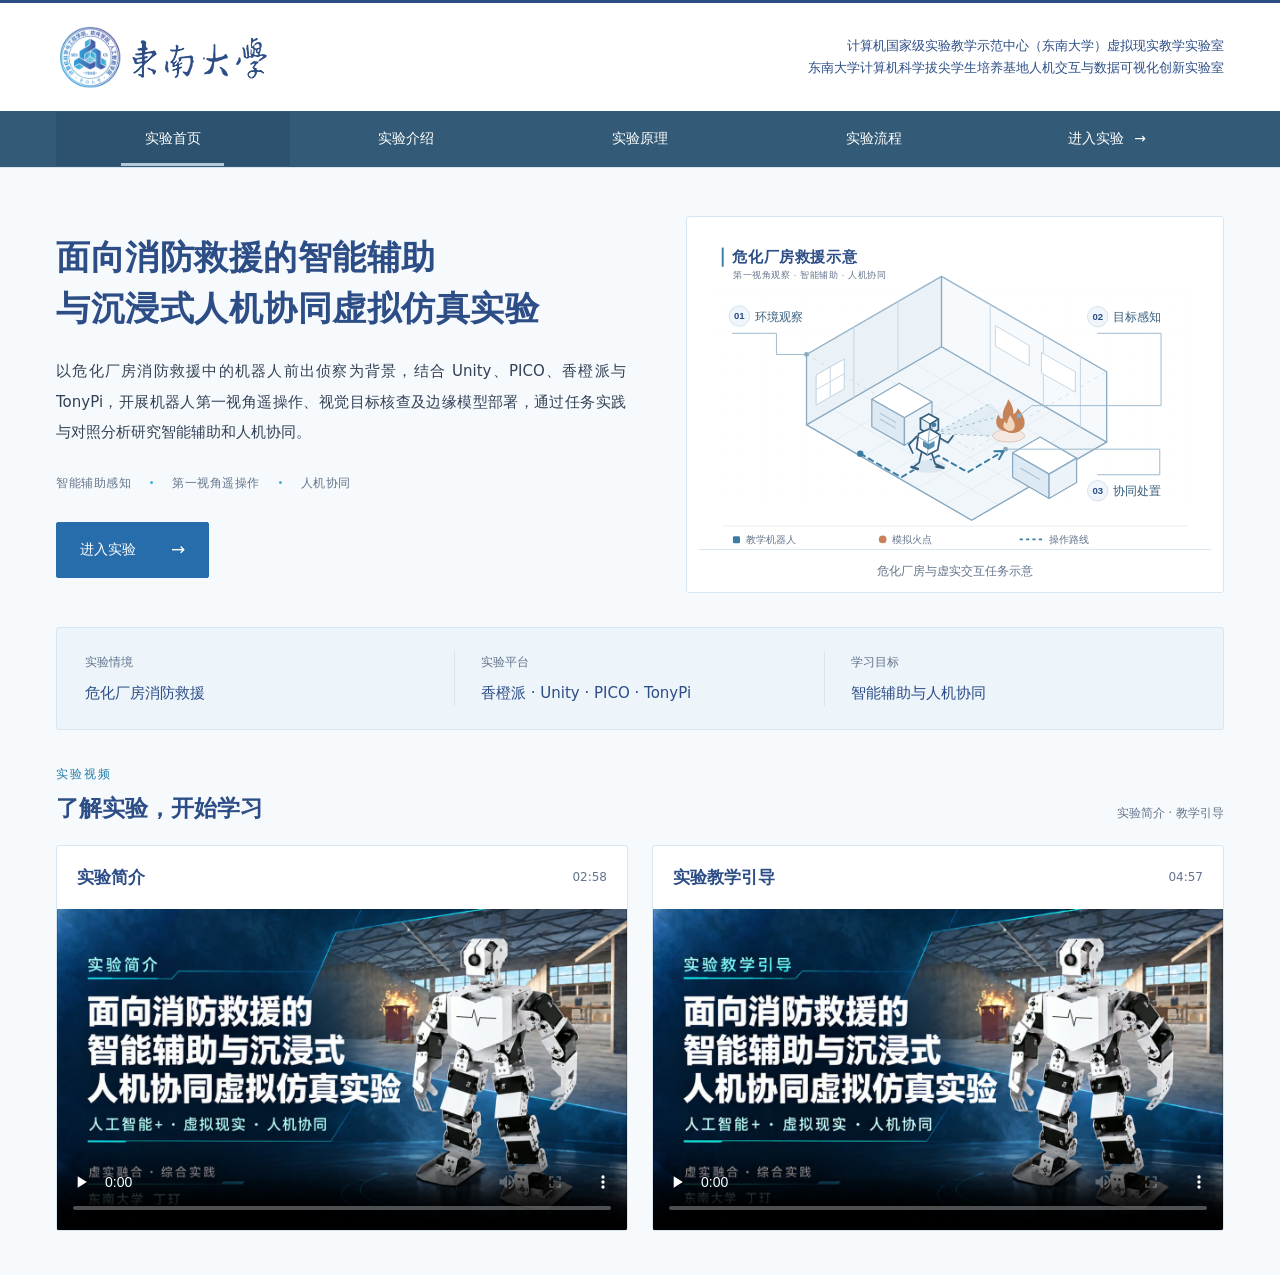
==== experiment-guide/index.html @ 05aa9d72 "Update GitHub Pages laboratory emblem" ====
<!doctype html>
<html lang="zh-CN">
<head>
  <meta charset="utf-8">
  <meta name="viewport" content="width=device-width, initial-scale=1">
  <meta name="description" content="以危化厂房消防救援为情境，结合机器人第一视角遥操作、视觉目标核查、香橙派与昇腾边缘模型部署，开展智能辅助与沉浸式人机协同实验。">
  <meta name="theme-color" content="#ffffff">
  <link rel="icon" type="image/png" href="./assets/seu-emblem.png?v=20261022-1">
  <title>面向消防救援的智能辅助与沉浸式人机协同虚拟仿真实验 · 实验导览</title>
  <link rel="stylesheet" href="./guide.css?v=20261021-23">
  <script src="./guide.js?v=20261021-23" defer></script>
</head>
<body>
  <a class="skip-link" href="#main-content">跳转到主要内容</a>
  <header class="site-header">
    <div class="header-inner">
      <button class="university" type="button" data-home aria-label="返回实验首页">
        <svg class="official-logo" viewBox="0 0 225 63" width="225" height="63" role="img" aria-labelledby="identity-title">
          <title id="identity-title">东南大学</title>
          <defs>
            <clipPath id="identity-university"><rect x="75" width="150" height="46"/></clipPath>
            <mask id="identity-university-ink" maskUnits="userSpaceOnUse" x="75" y="0" width="150" height="63"><g transform="translate(0 8)"><image href="./assets/seu-cse-logo.png" width="969" height="63" clip-path="url(#identity-university)"/></g></mask>
          </defs>
          <image href="./assets/seu-emblem.png?v=20261021-12" width="70" height="63" preserveAspectRatio="xMidYMid meet"/>
          <rect x="75" width="150" height="63" fill="var(--primary)" mask="url(#identity-university-ink)"/>
        </svg>
      </button>
      <div class="header-context"><span>计算机国家级实验教学示范中心（东南大学）虚拟现实教学实验室</span><small>东南大学计算机科学拔尖学生培养基地人机交互与数据可视化创新实验室</small></div>
    </div>
    <nav class="site-navigation" aria-label="主要栏目"><div class="navigation-inner">
      <button type="button" data-home aria-current="page">实验首页</button>
      <button type="button" data-nav-module="intro">实验介绍</button>
      <button type="button" data-nav-module="principles">实验原理</button>
      <button type="button" data-nav-module="workflow">实验流程</button>
      <a class="navigation-enter" href="../unity/">进入实验 <span aria-hidden="true">→</span></a>
    </div></nav>
  </header>
  <main id="main-content" tabindex="-1">
    <div id="home-panel">
      <section class="hero page-width" aria-labelledby="experiment-title">
        <div class="hero-copy">
          <h1 id="experiment-title">面向消防救援的<span class="title-term">智能辅助</span><span class="title-term">与沉浸式人机协同</span><span class="title-term">虚拟仿真实验</span></h1>
          <p class="hero-description">以危化厂房消防救援中的机器人前出侦察为背景，结合 Unity、PICO、香橙派与 TonyPi，开展机器人第一视角遥操作、视觉目标核查及边缘模型部署，通过任务实践与对照分析研究智能辅助和人机协同。</p>
          <div class="topics" aria-label="学习主题"><span>智能辅助感知</span><span>第一视角遥操作</span><span>人机协同</span></div>
          <div class="hero-actions"><a class="primary-link" href="../unity/">进入实验 <span aria-hidden="true">→</span></a></div>
        </div>
        <figure class="study-figure">
          <img src="./assets/factory-study.svg?v=20261021-illustration-1" width="800" height="500" alt="危化厂房内教学机器人观察环境、感知模拟火点与开展协同处置的示意图">
          <figcaption>危化厂房与虚实交互任务示意</figcaption>
        </figure>
      </section>
      <dl class="experiment-meta page-width" aria-label="实验基本信息">
        <div><dt>实验情境</dt><dd>危化厂房消防救援</dd></div>
        <div><dt>实验平台</dt><dd>香橙派 · Unity · PICO · TonyPi</dd></div>
        <div><dt>学习目标</dt><dd>智能辅助与人机协同</dd></div>
      </dl>
      <section class="home-videos page-width" aria-labelledby="home-videos-title">
        <div class="home-videos-heading"><div><span class="section-kicker">实验视频</span><h2 id="home-videos-title">了解实验，开始学习</h2></div><p>实验简介 · 教学引导</p></div>
        <div class="home-video-grid">
          <article class="home-video">
            <div class="video-heading"><h3 id="intro-video-title">实验简介</h3><span>02:58</span></div>
            <video controls playsinline preload="none" poster="./assets/videos/experiment-introduction.jpg" width="1920" height="1080" aria-labelledby="intro-video-title">
              <source src="./assets/videos/experiment-introduction.mp4" type="video/mp4">
              您的浏览器暂不支持视频播放，请<a href="./assets/videos/experiment-introduction.mp4">打开实验简介视频</a>。
            </video>
          </article>
          <article class="home-video">
            <div class="video-heading"><h3 id="guide-video-title">实验教学引导</h3><span>04:57</span></div>
            <video controls playsinline preload="none" poster="./assets/videos/teaching-guide.jpg" width="1920" height="1080" aria-labelledby="guide-video-title">
              <source src="./assets/videos/teaching-guide.mp4" type="video/mp4">
              您的浏览器暂不支持视频播放，请<a href="./assets/videos/teaching-guide.mp4">打开实验教学引导视频</a>。
            </video>
          </article>
        </div>
      </section>
    </div>
    <section id="detail-panel" class="detail page-width" hidden aria-labelledby="detail-title">
        <div class="detail-main">
      <div class="detail-location">当前位置：<button type="button" class="back-link" data-home>实验首页</button><span aria-hidden="true">／</span><span id="location-current">实验介绍</span></div>
      <div class="detail-heading"><div><h2 id="detail-title" tabindex="-1"></h2></div><span class="detail-context">面向消防救援的智能辅助与沉浸式人机协同虚拟仿真实验</span></div>
      <div class="intro-tabs" role="tablist" aria-label="实验介绍栏目" id="intro-tabs">
        <button type="button" id="tab-overview" role="tab" aria-controls="module-content" aria-selected="true" data-tab="overview">实验概况</button>
        <button type="button" id="tab-operation" role="tab" aria-controls="module-content" aria-selected="false" tabindex="-1" data-tab="operation">操作说明</button>
        <button type="button" id="tab-interface" role="tab" aria-controls="module-content" aria-selected="false" tabindex="-1" data-tab="interface">界面说明</button>
      </div>
      <div class="module-content" id="module-content"></div>
        </div>
    </section>
  </main>
</body>
</html>
---- experiment-guide/guide.css ----
:root{
  color-scheme:light;
  --primary:#2C4D86;
  --nav:#335B78;
  --nav-active:#2C526F;
  --nav-marker:#B4CCD9;
  --nav-hover:color-mix(in srgb,var(--nav) 88%,var(--surface));
  --accent:#227DA8;
  --cyan:#42AED5;
  --paper:#F7FAFD;
  --surface:#FFFFFF;
  --info:#EDF5FB;
  --line:#D8E6F2;
  --ink:#334155;
  --muted:#64748B;
  --button:#276DAB;
  --button-hover:#287AAD;
  --sans:"Microsoft YaHei","PingFang SC",system-ui,sans-serif;
}
*{box-sizing:border-box;}
html{scroll-behavior:smooth;}
body{margin:0;background:var(--paper);color:var(--ink);font-family:var(--sans);font-size:14px;line-height:1.85;min-height:100vh;display:flex;flex-direction:column;}
button,a{-webkit-tap-highlight-color:transparent;}button{font:inherit;cursor:pointer;}a{color:inherit;}
button:focus-visible,a:focus-visible,summary:focus-visible{outline:2px solid var(--accent);outline-offset:4px;}
[hidden]{display:none!important;}main{flex:1;outline:none;}
.page-width,.header-inner,.footer-inner{width:min(1200px,calc(100% - 112px));margin-inline:auto;}
.skip-link{position:fixed;left:20px;top:12px;transform:translateY(-180%);z-index:10;background:var(--surface);color:var(--ink);padding:8px 16px;text-decoration:none;}.skip-link:focus{transform:none;}
.site-header{border-top:3px solid var(--line);border-bottom:1px solid var(--line);background:var(--surface);}
.header-inner{position:relative;min-height:88px;display:flex;align-items:center;gap:23px;}
.university{border:0;background:transparent;color:var(--ink);padding:0;font:600 26px/1.5 var(--sans);letter-spacing:2px;white-space:nowrap;}
.site-identity{border-left:1px solid var(--line);padding-left:23px;color:var(--ink);font-size:14px;letter-spacing:.5px;}
.header-note{margin:0 0 0 auto;text-align:right;font-size:12px;color:var(--ink);white-space:nowrap;}
.hero{display:grid;grid-template-columns:1.2fr 1fr;align-items:center;gap:65px;padding-block:36px 31px;}
.hero h1{margin:0 0 22px;color:var(--ink);font-size:30px;line-height:1.65;font-weight:600;letter-spacing:.5px;text-wrap:balance;}
.hero h1 span{display:inline-block;white-space:nowrap;}
.hero h1 .title-term{display:inline-block;white-space:nowrap;}
.hero-description{max-width:550px;margin:0;color:var(--ink);font-size:14px;line-height:2.05;text-align:justify;}
.project-basis{max-width:570px;margin:0 0 18px;padding:8px 12px;border-left:3px solid var(--accent);background:var(--info);color:var(--ink);font-size:12px;line-height:1.85;}
.project-basis span{margin-right:10px;color:var(--primary);font-weight:600;white-space:nowrap;}
.topics{display:flex;gap:0;margin-top:24px;color:var(--ink);font-size:12px;letter-spacing:.5px;}.topics span+span:before{content:"";display:inline-block;width:3px;height:3px;margin:0 19px 3px;background:var(--surface);border-radius:50%;}
.study-figure{margin:0;width:100%;max-width:440px;justify-self:end;padding:8px 8px 0;border:1px solid var(--line);background:var(--surface);border-radius:7px;}
.study-figure img{display:block;width:100%;height:auto;aspect-ratio:8/5;}
.study-figure figcaption{display:flex;justify-content:center;gap:11px;padding:9px 0 11px;color:var(--ink);font-size:11px;border-top:1px solid var(--line);}.study-figure figcaption span{color:var(--ink);}
.experiment-meta{display:grid;grid-template-columns:repeat(3,1fr);padding:17px 22px;background:var(--surface);border:1px solid var(--line);border-radius:7px;}
.experiment-meta div{display:flex;align-items:baseline;gap:24px;padding:0 26px;border-right:1px solid var(--line);}.experiment-meta div:first-child{padding-left:0;}.experiment-meta div:last-child{border-right:0;}
.experiment-meta dt{font-size:12px;color:var(--ink);white-space:nowrap;}.experiment-meta dd{margin:0;font-size:13px;color:var(--ink);}
.learning-guide{padding-block:29px 40px;}.section-heading{display:flex;justify-content:space-between;align-items:flex-end;gap:20px;margin-bottom:19px;}
.section-heading h2{margin:0;font-size:19px;line-height:1.6;font-weight:600;color:var(--ink);}
.section-caption{margin:0;font-size:11px;color:var(--ink);}.section-caption span{margin-inline:10px;color:var(--ink);}
.module-index{display:grid;grid-template-columns:repeat(3,1fr);gap:14px;}
.module-link{position:relative;display:flex;flex-direction:column;justify-content:center;align-items:flex-start;width:100%;min-height:108px;padding:19px 35px 19px 50px;border:1px solid var(--line);border-radius:6px;background:var(--surface);text-align:left;text-decoration:none;transition:background-color .16s,border-color .16s;color:var(--ink);}
.module-link:hover{background:var(--surface);border-color:var(--line);}.module-number{position:absolute;left:18px;top:29px;font:12px/1.7 var(--sans);color:var(--ink);}
.module-link strong{font-size:16px;font-weight:500;line-height:1.7;}.module-link small{margin-top:5px;font-size:11px;line-height:1.8;color:var(--ink);}
.module-arrow{position:absolute;right:16px;top:41px;font:16px/1 var(--sans);color:var(--ink);}
.module-start{background:var(--surface);border-color:var(--line);color:var(--ink);}.module-start:hover{background:var(--surface);border-color:var(--line);}.module-start .module-number,.module-start .module-arrow{color:var(--ink);}.module-start small{color:var(--ink);}
.site-footer{border-top:1px solid var(--line);background:var(--surface);}.footer-inner{display:flex;justify-content:space-between;gap:20px;padding-block:18px;color:var(--ink);font-size:10px;}
.detail{padding-block:24px 45px;max-width:1120px;}
.back-link{border:0;background:transparent;padding:4px 0;color:var(--ink);font-size:12px;display:inline-flex;align-items:center;gap:8px;}.back-link:hover{color:var(--ink);}
.detail-heading{display:flex;align-items:flex-end;justify-content:space-between;gap:25px;margin:20px 0 23px;padding-bottom:20px;border-bottom:1px solid var(--line);}
.detail-heading h2{margin:0;font-size:26px;line-height:1.6;font-weight:500;color:var(--ink);outline:none;}.detail-context{font-size:11px;color:var(--ink);padding-bottom:5px;}
.intro-tabs{display:flex;gap:32px;margin-bottom:0;border-bottom:1px solid var(--line);}
.intro-tabs button{background:transparent;border:0;border-bottom:2px solid transparent;color:var(--ink);padding:0 0 12px;font-size:13px;min-height:42px;}.intro-tabs button[aria-selected="true"]{border-bottom-color:var(--line);color:var(--ink);font-weight:500;}
.module-content{padding:30px 35px 33px;background:var(--surface);border:1px solid var(--line);border-top:0;border-radius:0 0 7px 7px;min-height:260px;}
.module-content h3{margin:0 0 19px;font-size:19px;line-height:1.7;font-weight:500;color:var(--ink);}
.module-content p{font-size:14px;line-height:2.1;color:var(--ink);margin:0 0 20px;max-width:960px;}.module-content p:last-child{margin-bottom:0;}
.content-note{margin-top:24px!important;border-left:2px solid var(--line);padding:11px 16px;background:var(--surface);font-size:12px!important;line-height:1.95!important;color:var(--ink)!important;}
.reading-points{padding:0;margin:0;list-style:none;display:grid;gap:25px;}.reading-points li{display:grid;grid-template-columns:31px 1fr;gap:12px;}.point-number{font:12px/2.3 var(--sans);color:var(--ink);}
.reading-points h4{margin:0 0 6px;font-size:16px;line-height:1.8;font-weight:500;color:var(--ink);}.reading-points p{font-size:13px;margin:0;}
.operation-grid{display:grid;grid-template-columns:1fr 1fr;column-gap:40px;}.operation-row{display:grid;grid-template-columns:140px 1fr;align-items:center;gap:14px;padding:12px 0;border-bottom:1px solid var(--line);font-size:13px;color:var(--ink);}
.key-group{display:flex;align-items:center;gap:5px;flex-wrap:wrap;}kbd{display:inline-block;font:12px/1.6 var(--sans);border:1px solid var(--line);border-bottom-width:2px;padding:3px 8px;background:var(--surface);border-radius:3px;min-width:30px;text-align:center;color:var(--ink);}
.principle-sequence{display:flex;align-items:center;justify-content:center;gap:22px;padding:23px 15px;margin:0 0 25px;background:var(--surface);border-radius:5px;color:var(--ink);font-size:15px;line-height:1.8;flex-wrap:wrap;}.principle-sequence i{font:13px var(--sans);color:var(--ink);font-style:normal;}
.module-content details{padding:16px 0;border-bottom:1px solid var(--line);}.module-content details:first-of-type{padding-top:0;}.module-content summary{cursor:pointer;color:var(--ink);font-size:14px;}.module-content details p{margin:10px 0 0;font-size:13px;}
.detail-actions{display:flex;align-items:center;justify-content:space-between;gap:20px;padding-top:23px;}.detail-actions p{font-size:11px;color:var(--ink);margin:0;}
.primary-link{display:inline-flex;align-items:center;justify-content:space-between;gap:35px;background:var(--surface);border:1px solid var(--line);border-radius:5px;padding:9px 21px;color:var(--ink);text-decoration:none;font-size:13px;white-space:nowrap;}.primary-link:hover{background:var(--surface);}.primary-link span{color:var(--ink);font-size:17px;}
@media(max-width:1050px){.page-width,.header-inner,.footer-inner{width:calc(100% - 64px);}.hero{gap:35px;padding-block:31px 28px;}.hero h1{font-size:27px;}.header-note{display:none;}.experiment-meta div{gap:12px;padding-inline:18px;}.module-index{gap:12px;}.module-link{padding-left:39px;padding-right:24px;}.module-number{left:13px;}.module-arrow{right:10px;}.operation-grid{column-gap:25px;}.operation-row{grid-template-columns:116px 1fr;font-size:12px;}.detail-context{display:none;}}
@media(max-width:740px){.page-width,.header-inner,.footer-inner{width:calc(100% - 40px);}.header-inner{min-height:74px;gap:15px;}.university{font-size:22px;letter-spacing:1px;}.site-identity{font-size:11px;padding-left:15px;letter-spacing:0;}.hero{grid-template-columns:1fr;gap:25px;padding-block:28px 25px;}.hero h1{font-size:27px;line-height:1.6;margin-bottom:15px;max-width:440px;}.hero-description{font-size:13px;max-width:none;}.topics{margin-top:18px;font-size:11px;}.topics span+span:before{margin-inline:17px;}.study-figure{max-width:490px;width:100%;margin-inline:auto;padding:5px 5px 0;}.study-figure figcaption{padding-block:7px;font-size:10px;}.experiment-meta{padding:14px 13px;gap:8px;grid-template-columns:1fr 1fr 1.2fr;}.experiment-meta div{display:block;padding-inline:10px;}.experiment-meta dt{font-size:10px;margin-bottom:4px;}.experiment-meta dd{font-size:11px;line-height:1.65;}.section-caption{display:none;}.learning-guide{padding-block:24px 29px;}.section-heading{margin-bottom:15px;}.section-heading h2{font-size:18px;}.module-index{grid-template-columns:1fr 1fr;gap:11px;}.module-link{min-height:109px;padding:16px 17px 16px 33px;}.module-number{font-size:10px;left:11px;top:26px;}.module-link strong{font-size:15px;}.module-link small{font-size:10px;line-height:1.8;max-width:125px;}.module-arrow{font-size:13px;right:7px;top:30px;}.footer-inner{display:block;padding-block:15px;font-size:9px;line-height:2;}.footer-inner span{display:block;}.detail{padding-top:18px;}.detail-heading{margin-top:17px;padding-bottom:17px;margin-bottom:20px;}.detail-heading h2{font-size:24px;}.intro-tabs{gap:27px;}.intro-tabs button{font-size:12px;}.module-content{padding:23px 18px;}.module-content h3{font-size:18px;}.module-content p{font-size:13px;line-height:2;}.operation-grid{grid-template-columns:1fr;}.operation-row{grid-template-columns:123px 1fr;}.reading-points li{grid-template-columns:23px 1fr;gap:10px;}.reading-points h4{font-size:15px;}.reading-points p{font-size:12px;}.principle-sequence{gap:10px;font-size:13px;padding:18px 10px;}.detail-actions{align-items:flex-start;}.detail-actions p{max-width:170px;line-height:1.9;}.primary-link{padding:9px 14px;gap:15px;}}
@media(max-width:380px){.header-inner{gap:12px;}.university{font-size:20px;}.site-identity{padding-left:12px;font-size:10px;}.hero h1{font-size:25px;}.module-index{grid-template-columns:1fr;}.module-link{min-height:90px;padding-left:43px;}.module-link small{max-width:none;font-size:11px;}.module-number{left:17px;top:26px;}.module-arrow{right:17px;top:33px;}.experiment-meta div{padding-inline:7px;}.detail-actions{flex-wrap:wrap;}}
@media(prefers-reduced-motion:reduce){html{scroll-behavior:auto;}.module-link{transition:none;}}

/* Institutional header and section directory. */
.header-inner{position:relative;min-height:108px;gap:42px;}
.university{display:flex;align-items:center;flex:0 0 225px;width:225px;min-width:0;max-width:225px;letter-spacing:0;line-height:1;}
.official-logo{display:block;width:100%;height:auto;}
.header-context{position:absolute;left:50%;transform:translateX(-50%);margin:0;flex-shrink:0;text-align:center;color:var(--ink);line-height:1.8;font-size:14px;white-space:nowrap;}
.header-context span,.header-context small{display:block;white-space:nowrap;}
.header-context small{display:block;color:var(--ink);font-size:11px;margin-top:4px;}
.site-navigation{background:var(--surface);border-top:1px solid var(--line);border-bottom:1px solid var(--line);}
.navigation-inner{width:min(1200px,calc(100% - 112px));margin:auto;display:grid;grid-template-columns:repeat(5,1fr);}
.navigation-inner button,.navigation-inner a{position:relative;border:0;background:transparent;display:flex;align-items:center;justify-content:center;gap:10px;min-height:51px;padding:12px 6px;color:var(--ink);text-decoration:none;font:14px/1.8 var(--sans);white-space:nowrap;}
.navigation-inner button:hover,.navigation-inner a:hover{background:var(--surface);color:var(--ink);}
.navigation-inner [aria-current="page"]{background:var(--surface);color:var(--ink);}
.navigation-inner [aria-current="page"]:after{content:"";position:absolute;left:28%;right:28%;bottom:0;height:2px;background:var(--surface);}
.navigation-enter{color:var(--ink)!important;}.navigation-enter span{color:var(--ink);}
.hero{gap:55px;padding-block:31px 28px;}.hero h1{font-size:28px;color:var(--ink);}
.study-figure{max-width:365px;background:var(--surface);border-radius:2px;}
.experiment-meta{border-radius:2px;background:var(--surface);}
.module-link{border-radius:2px;min-height:100px;}.module-number{top:26px;}.module-arrow{top:38px;}
.detail{max-width:1200px;padding-block:33px 47px;}
.detail-layout{display:grid;grid-template-columns:220px minmax(0,1fr);gap:40px;align-items:start;}
.section-directory{position:sticky;top:22px;background:var(--surface);border:1px solid var(--line);}
.directory-heading{margin:0;padding:19px 22px;background:var(--surface);color:var(--ink);font-size:19px;font-weight:500;border-bottom:1px solid var(--line);}
.side-link{width:100%;display:flex;align-items:center;justify-content:space-between;gap:10px;min-height:56px;padding:14px 22px;border:0;border-left:3px solid transparent;border-bottom:1px solid var(--line);background:transparent;color:var(--ink);font:14px/1.8 var(--sans);text-decoration:none;text-align:left;}
.side-link span{color:var(--ink);}.side-link:last-child{border-bottom:0;}
.side-link:hover{background:var(--surface);color:var(--ink);}
.side-link[aria-current="page"]{border-left-color:var(--line);background:var(--surface);color:var(--ink);font-weight:500;}
.detail-main{min-width:0;}
.detail-location{display:flex;align-items:center;flex-wrap:wrap;gap:6px;min-height:24px;color:var(--ink);font-size:11px;line-height:1.8;}
.detail-location .back-link{font-size:11px;padding:0;color:var(--ink);}
.detail-heading{margin:12px 0 23px;padding-bottom:16px;border-bottom:2px solid var(--line);}
.detail-heading h2{font-size:25px;color:var(--ink);font-weight:500;}.detail-context{display:none;}
.module-content{padding:23px 0 15px;border:0;border-radius:0;background:var(--surface);}
.module-content h3{font-size:20px;color:var(--ink);}
.module-content p{font-size:15px;line-height:2.05;color:var(--ink);}
.reading-points h4{font-size:17px;}.reading-points p{font-size:14px;}
.intro-tabs{gap:30px;}.intro-tabs button{font-size:14px;}
.operation-grid{column-gap:28px;}.operation-row{grid-template-columns:102px minmax(0,1fr);font-size:12px;}
.detail-actions{margin-top:15px;border-top:1px solid var(--line);}
@media(max-width:1050px){
 .header-inner{gap:28px;min-height:96px;}.header-context{font-size:12px;}.header-context small{font-size:10px;}
 .navigation-inner{width:calc(100% - 64px);}.navigation-inner button,.navigation-inner a{font-size:13px;}
 .detail-layout{grid-template-columns:190px minmax(0,1fr);gap:28px;}.directory-heading{font-size:17px;padding:17px 18px;}.side-link{padding:13px 17px;font-size:13px;}
 .hero{gap:35px;}.hero h1{font-size:26px;}.operation-grid{grid-template-columns:1fr;}.operation-row{grid-template-columns:135px 1fr;}
}
@media(max-width:740px){
 .header-inner{min-height:95px;gap:12px;flex-wrap:wrap;padding-block:15px;}
 .university{flex:0 0 222px;width:222px;max-width:222px;overflow:hidden;}
 .official-logo{width:100%;max-width:none;height:auto;flex-shrink:0;}
 .header-context{position:static;transform:none;flex:1;min-width:100px;text-align:center;font-size:11px;}.header-context small{font-size:9px;}
 .navigation-inner{width:calc(100% - 40px);grid-template-columns:repeat(3,1fr);}
 .navigation-inner button,.navigation-inner a{min-height:42px;padding:9px 4px;font-size:12px;}.navigation-inner button:hover,.navigation-inner a:hover{background:var(--surface);}
 .hero{padding-block:26px 24px;gap:23px;}.hero h1{font-size:26px;}.study-figure{max-width:430px;border-radius:2px;}
 .module-link{min-height:105px;}.module-number{top:26px;}.module-arrow{top:30px;}
 .detail{padding-block:22px 33px;}.detail-layout{display:block;}
 .section-directory{position:static;margin-bottom:23px;border:0;background:var(--surface);}.directory-heading{display:none;}
 .section-directory nav{display:flex;flex-wrap:wrap;border:1px solid var(--line);background:var(--surface);}
 .side-link{flex:0 0 33.3333%;width:auto;padding:9px 5px;min-height:41px;justify-content:center;border-left:0;border-bottom:0;font-size:12px;}
 .side-link span{display:none;}.side-link[aria-current="page"]{background:var(--surface);color:var(--ink);font-weight:500;}
 .detail-heading{margin-top:12px;margin-bottom:17px;}.detail-heading h2{font-size:23px;}
 .module-content{padding:19px 0 13px;}.module-content h3{font-size:18px;}.module-content p{font-size:13px;line-height:2;}
 .reading-points h4{font-size:15px;}.reading-points p{font-size:12px;}.intro-tabs button{font-size:12px;}.intro-tabs{gap:25px;}
 .operation-row{grid-template-columns:123px 1fr;font-size:12px;}
}
@media(max-width:380px){
 .header-inner{min-height:90px;padding-block:14px;}.university{flex-basis:200px;width:200px;max-width:200px;}.official-logo{width:100%;height:auto;}.header-context{display:none;}
 .hero h1{font-size:25px;}.navigation-inner{grid-template-columns:repeat(3,1fr);}.navigation-inner button,.navigation-inner a{font-size:11px;min-height:39px;}
 .module-link{min-height:90px;}.module-arrow{top:33px;}.module-number{top:26px;}
}

.site-header{border-top-color:var(--line);}
.header-context{position:absolute;right:0;top:50%;transform:translateY(-50%);margin:0;color:var(--primary);font-family:var(--sans);font-size:13px;font-weight:400;line-height:1.7;text-align:right;white-space:nowrap;}.header-context span,.header-context small{display:block;margin:0;color:inherit;font-family:inherit;font-size:inherit;font-weight:inherit;line-height:inherit;white-space:nowrap;}
.site-navigation{background:var(--surface);border-color:var(--line);}
.navigation-inner button,.navigation-inner a{min-height:54px;color:var(--surface);}
.navigation-inner button:hover,.navigation-inner a:hover{background:var(--surface);color:var(--surface);}
.navigation-inner [aria-current="page"]{background:var(--surface);color:var(--surface);font-weight:500;}
.navigation-inner [aria-current="page"]:after{height:3px;background:var(--surface);}
.navigation-enter{background:var(--surface)!important;color:var(--surface)!important;}.navigation-enter:hover{background:var(--surface)!important;}.navigation-enter span{color:var(--ink);}
.site-navigation :focus-visible{outline-color:var(--accent);outline-offset:-5px;}
.hero{grid-template-columns:1.15fr 1fr;gap:70px;min-height:410px;padding-block:51px 40px;}
.hero h1{font-size:34px;line-height:1.5;color:var(--ink);font-weight:600;text-align:left;}.hero h1 span{display:block;font-weight:600;}
.hero-description{max-width:570px;color:var(--ink);font-size:15px;}
.topics{color:var(--ink);}.topics span+span:before{background:var(--surface);}
.hero-actions{display:flex;align-items:center;gap:21px;margin-top:28px;}.hero-actions p{max-width:230px;margin:0;color:var(--ink);font-size:12px;line-height:1.9;}
.study-figure{max-width:440px;border-color:var(--line);}.study-figure figcaption{color:var(--ink);}.study-figure figcaption span{color:var(--ink);}
.experiment-meta{margin-top:0;margin-bottom:54px;padding:21px 28px;background:var(--surface);border-color:var(--line);}.experiment-meta dt{color:var(--ink);}.experiment-meta dd{color:var(--ink);font-size:14px;}
.primary-link{border-color:var(--line);border-radius:2px;padding:11px 23px;background:var(--surface);color:var(--surface);font-size:14px;}.primary-link:hover{background:var(--surface);border-color:var(--line);}.primary-link span{color:var(--ink);}
.detail{max-width:1000px;padding-block:35px 56px;}
.detail-location{color:var(--ink);font-size:12px;}.detail-location .back-link{color:var(--ink);font-size:12px;}.back-link:hover{text-decoration:underline;}
.detail-heading{position:relative;margin:16px 0 25px;padding-bottom:18px;border-bottom:1px solid var(--line);}
.detail-heading:after{content:"";position:absolute;bottom:-1px;left:0;width:52px;height:3px;background:var(--surface);}
.detail-heading h2{color:var(--ink);font-size:28px;font-weight:600;}
.intro-tabs button{color:var(--ink);}.intro-tabs button[aria-selected="true"]{border-bottom-color:var(--line);color:var(--ink);font-weight:600;}
.module-content h3{color:var(--ink);}.module-content p{color:var(--ink);}.module-content .module-lead{margin-bottom:27px;color:var(--ink);font-size:16px;}
.content-note{border-left-color:var(--line);color:var(--ink)!important;font-size:13px!important;}
.point-number{color:var(--ink);}.reading-points h4{color:var(--ink);}
.reading-points .step-observation{margin-top:10px;padding:9px 13px;background:var(--surface);color:var(--ink);font-size:13px;}.step-observation strong{margin-right:12px;color:var(--ink);font-size:12px;font-weight:500;}
.learning-outcomes{display:grid;gap:20px;list-style:none;padding:0;margin:0;}
.learning-outcomes li{padding:22px 25px;border:1px solid var(--line);border-left:3px solid var(--line);background:var(--surface);}
.outcome-heading{display:flex;align-items:baseline;gap:15px;}.outcome-heading>span{color:var(--ink);font-size:13px;line-height:1.8;}.outcome-heading h3{margin:0;font-size:19px;}
.learning-outcomes dl{display:grid;gap:10px;margin:14px 0 0;padding-left:32px;}.learning-outcomes dl>div{display:grid;grid-template-columns:70px minmax(0,1fr);gap:12px;}
.learning-outcomes dt{font-size:13px;color:var(--ink);}.learning-outcomes dd{margin:0;color:var(--ink);font-size:14px;line-height:1.95;}
.operation-row{grid-template-columns:125px minmax(0,1fr);color:var(--ink);font-size:13px;}kbd{border-color:var(--line);background:var(--surface);color:var(--ink);}
.principle-sequence{color:var(--ink);}.principle-sequence i{color:var(--ink);}
.module-content summary{color:var(--ink);font-size:15px;}.detail-actions p{color:var(--ink);font-size:12px;}
@media(max-width:1050px){
 .hero{gap:35px;min-height:380px;padding-block:38px 32px;}.hero h1{font-size:31px;}.hero-description{font-size:14px;}
 .hero-actions{gap:15px;}.hero-actions p{max-width:165px;font-size:11px;}.hero-actions .primary-link{padding-inline:18px;gap:23px;}
 .experiment-meta dd{font-size:13px;}.operation-row{grid-template-columns:112px 1fr;font-size:12px;}
}
@media(max-width:740px){
 .header-inner{min-height:0;display:grid;grid-template-columns:1fr;justify-items:center;gap:8px;padding-block:12px;}
 .university{justify-self:start;}
 .header-experiment-title,.header-context{position:static;transform:none;max-width:100%;white-space:normal;text-align:center;}
 .header-experiment-title{grid-row:2;font-size:16px;}
 .header-context{grid-row:3;font-size:12px;}
 .header-context span,.header-context small{white-space:normal;}
 .navigation-inner button,.navigation-inner a{min-height:43px;padding:10px 4px;gap:5px;}
 .hero{grid-template-columns:1fr;gap:29px;min-height:0;padding-block:32px 29px;}.hero h1{font-size:31px;margin-bottom:17px;}.hero-description{font-size:14px;max-width:none;}
 .project-basis{max-width:none;margin-bottom:16px;font-size:12px;}
 .hero-actions{margin-top:25px;gap:17px;}.hero-actions p{max-width:185px;font-size:11px;}.hero-actions .primary-link{padding:10px 18px;gap:24px;font-size:13px;}
 .study-figure{max-width:490px;}.experiment-meta{padding:16px 13px;margin-bottom:35px;}.experiment-meta dd{font-size:11px;}
 .detail{padding-block:24px 36px;}.detail-heading{margin-top:14px;margin-bottom:20px;padding-bottom:16px;}.detail-heading h2{font-size:25px;}
 .detail-location,.detail-location .back-link{font-size:11px;}.intro-tabs button{font-size:13px;}
 .module-content p,.module-content .module-lead{font-size:14px;}.reading-points h4{font-size:16px;}.reading-points p{font-size:13px;}
 .learning-outcomes li{padding:18px 16px;}.outcome-heading{gap:12px;}.outcome-heading h3{font-size:17px;}.learning-outcomes dl{padding-left:0;margin-top:14px;gap:12px;}.learning-outcomes dl>div{grid-template-columns:58px 1fr;gap:10px;}.learning-outcomes dt{font-size:12px;}.learning-outcomes dd{font-size:13px;}
 .operation-row{grid-template-columns:123px 1fr;font-size:13px;}.module-content summary{font-size:14px;}.module-content details p{font-size:13px;}
 .detail-actions p{font-size:11px;}.primary-link{padding:9px 16px;gap:20px;font-size:13px;}
}
@media(max-width:380px){
 .navigation-inner button,.navigation-inner a{min-height:39px;}
 .hero h1{font-size:27px;}.hero-actions{align-items:flex-start;gap:13px;}.hero-actions .primary-link{padding-inline:14px;gap:16px;}.hero-actions p{font-size:10px;}
}

/* Shared palette for the guide and its learning modules. */
body{background:var(--paper);color:var(--ink)}
.site-header{background:var(--surface);border-top-color:var(--primary);border-bottom-color:var(--line)}
.header-context,.header-context span,.header-context small{color:var(--primary)!important;}
.site-navigation{background:var(--nav);border-color:var(--nav)}
.navigation-inner button,.navigation-inner a{background:transparent;color:var(--surface)}
.navigation-enter{background:transparent!important;color:var(--surface)!important}
.navigation-inner button:hover,.navigation-inner a:hover,.navigation-enter:hover{background:var(--nav-hover)!important;color:var(--surface)}
.navigation-inner [aria-current="page"],.navigation-inner [aria-current="page"]:hover{background:var(--nav-active)!important;color:var(--surface)}
.navigation-inner [aria-current="page"]:after{background:var(--nav-marker)}
.navigation-enter span,.site-navigation :focus-visible{color:var(--surface);outline-color:var(--surface)}
.hero h1,.detail-heading h2,.module-content h3,.reading-points h4{color:var(--primary)}
.hero-description,.module-content p,.module-content .module-lead,.learning-outcomes dd{color:var(--ink)}
.topics,.hero-actions p,.detail-location,.detail-actions p,.point-number{color:var(--muted)}
.topics span+span:before{background:var(--cyan)}
.primary-link{background:var(--button);border-color:var(--button);color:var(--surface)}
.primary-link:hover{background:var(--button-hover);border-color:var(--button-hover);color:var(--surface)}
.primary-link span{color:var(--surface)}
.study-figure{background:var(--surface);border-color:var(--line)}
.study-figure figcaption{color:var(--muted);border-color:var(--line)}.study-figure figcaption span{color:var(--primary)}
.experiment-meta{background:var(--info);border-color:var(--line)}.experiment-meta div{border-color:var(--line)}
.experiment-meta dt{color:var(--ink)}.experiment-meta dd{color:var(--primary)}
.detail-location .back-link,.back-link:hover{color:var(--primary)}
.detail-heading,.intro-tabs,.operation-row,.detail-actions,.module-content details{border-color:var(--line)}
.detail-heading:after{background:var(--cyan)}
.module-content{background:transparent}
.intro-tabs button{color:var(--muted)}.intro-tabs button[aria-selected="true"]{border-bottom-color:var(--accent);color:var(--primary)}
.content-note{background:var(--info);border-left-color:var(--accent);color:var(--ink)!important}
.learning-outcomes li{background:var(--surface);border-color:var(--line);border-left-color:var(--accent)}
.outcome-heading>span,.learning-outcomes dt{color:var(--accent)}
.operation-row{color:var(--ink)}kbd{background:var(--surface);border-color:var(--line);color:var(--primary)}
.reading-points .step-observation{background:var(--info);color:var(--ink)}.step-observation strong{color:var(--primary)}
.principle-sequence{background:var(--info);color:var(--primary)}.principle-sequence i{color:var(--primary)}
.module-content summary{color:var(--primary)}

/* Reading sections share the existing module layout and palette. */
.module-content>.reading-points+h3{margin-top:34px}
.workflow-phase+.workflow-phase{margin-top:38px;padding-top:28px;border-top:1px solid var(--line)}
.workflow-phase>h3{display:flex;align-items:baseline;justify-content:space-between;flex-wrap:wrap;gap:8px 20px}
.phase-range{font-size:12px;font-weight:400;color:var(--muted);white-space:nowrap}
@media(max-width:740px){
 .workflow-phase+.workflow-phase{margin-top:29px;padding-top:22px}
 .phase-range{font-size:11px}
}
/* Home: scene emphasis, experiment overview and teaching videos. */
.hero{grid-template-columns:1.08fr 1fr;gap:48px;padding-block:48px 34px;min-height:0}
.study-figure{max-width:none;padding:12px 12px 0;border-radius:3px}
.study-figure figcaption{font-size:12px;padding-block:10px}
.experiment-meta{margin-block:0;padding:23px 28px;border-radius:3px}
.experiment-meta div{display:block;padding-inline:26px}
.experiment-meta dt{font-size:12px;color:var(--muted);margin-bottom:7px}
.experiment-meta dd{font-size:15px;font-weight:500;line-height:1.7}
.home-videos{padding-block:31px 44px}
.home-videos-heading{display:flex;justify-content:space-between;align-items:flex-end;gap:20px;margin-bottom:18px}
.section-kicker{font-size:12px;color:var(--accent);letter-spacing:2px}
.home-videos-heading h2{margin:3px 0 0;font-size:23px;line-height:1.6;color:var(--primary);font-weight:600}
.home-videos-heading>p{margin:0 0 3px;font-size:12px;color:var(--muted)}
.home-video-grid{display:grid;grid-template-columns:repeat(2,minmax(0,1fr));gap:24px}
.home-video{min-width:0;overflow:hidden;border:1px solid var(--line);background:var(--surface);border-radius:3px}
.video-heading{display:flex;align-items:center;justify-content:space-between;gap:16px;padding:16px 20px}
.video-heading h3{margin:0;font-size:17px;color:var(--primary);font-weight:600}
.video-heading>span{font-size:12px;color:var(--muted);font-variant-numeric:tabular-nums}
.home-video video{display:block;width:100%;height:auto;aspect-ratio:16/9;object-fit:contain;background:#101820}
.home-video video:focus-visible{outline:2px solid var(--accent);outline-offset:-3px}
@media(max-width:1050px){.hero{gap:28px}.experiment-meta dd{font-size:13px}.home-video-grid{gap:18px}}
@media(min-width:741px) and (max-width:1050px){.header-context,.header-context span,.header-context small{white-space:normal}}
@media(max-width:740px){.hero{grid-template-columns:1fr;gap:25px;padding-block:30px 26px}.study-figure{max-width:560px}.experiment-meta{grid-template-columns:1fr;padding:6px 20px;gap:0;margin-bottom:0}.experiment-meta div,.experiment-meta div:first-child{padding:13px 0;border-right:0;border-bottom:1px solid var(--line)}.experiment-meta div:last-child{border-bottom:0}.experiment-meta dt{margin-bottom:3px}.experiment-meta dd{font-size:14px}.home-video-grid{grid-template-columns:1fr}.home-videos-heading{display:block}.home-videos-heading>p{margin-top:7px}.home-videos-heading h2{font-size:21px}.home-videos{padding-block:25px 32px}.video-heading{padding:13px 16px}}
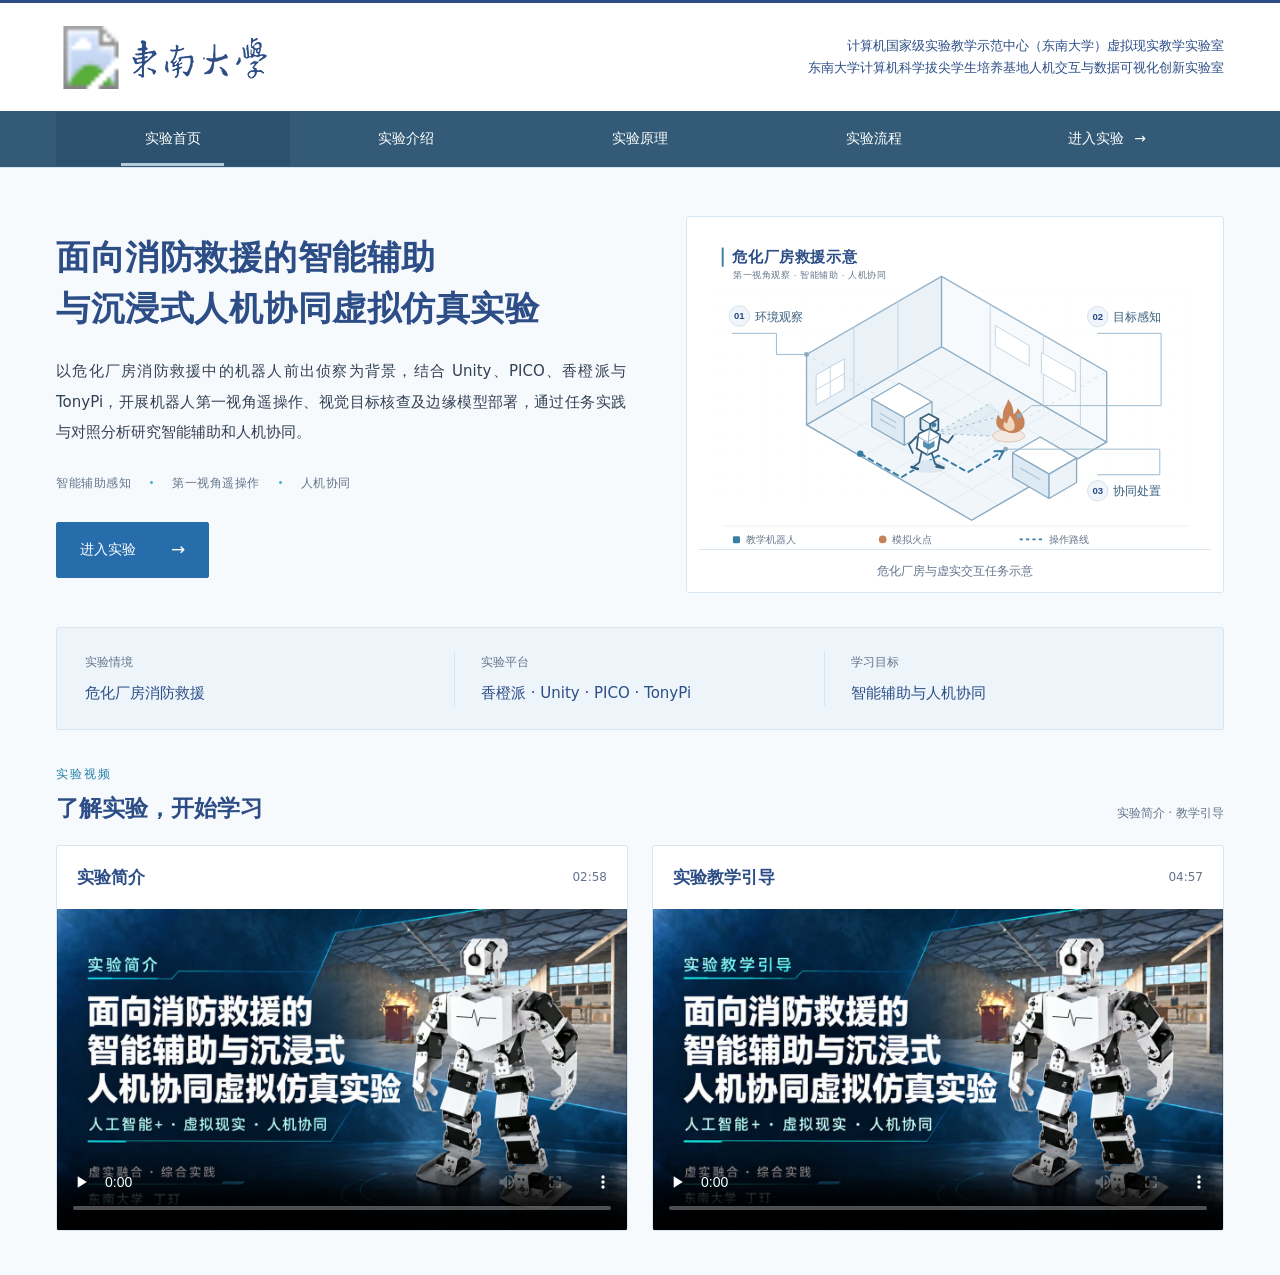
==== commit a098d569: "Refresh GitHub Pages emblem asset cache" ====
--- a/experiment-guide/index.html
+++ b/experiment-guide/index.html
@@ -5,7 +5,7 @@
   <meta name="viewport" content="width=device-width, initial-scale=1">
   <meta name="description" content="以危化厂房消防救援为情境，结合机器人第一视角遥操作、视觉目标核查、香橙派与昇腾边缘模型部署，开展智能辅助与沉浸式人机协同实验。">
   <meta name="theme-color" content="#ffffff">
-  <link rel="icon" type="image/png" href="./assets/seu-emblem.png?v=20261022-1">
+  <link rel="icon" type="image/png" href="./assets/seu-emblem.png?v=20261022-2">
   <title>面向消防救援的智能辅助与沉浸式人机协同虚拟仿真实验 · 实验导览</title>
   <link rel="stylesheet" href="./guide.css?v=20261021-23">
   <script src="./guide.js?v=20261021-23" defer></script>
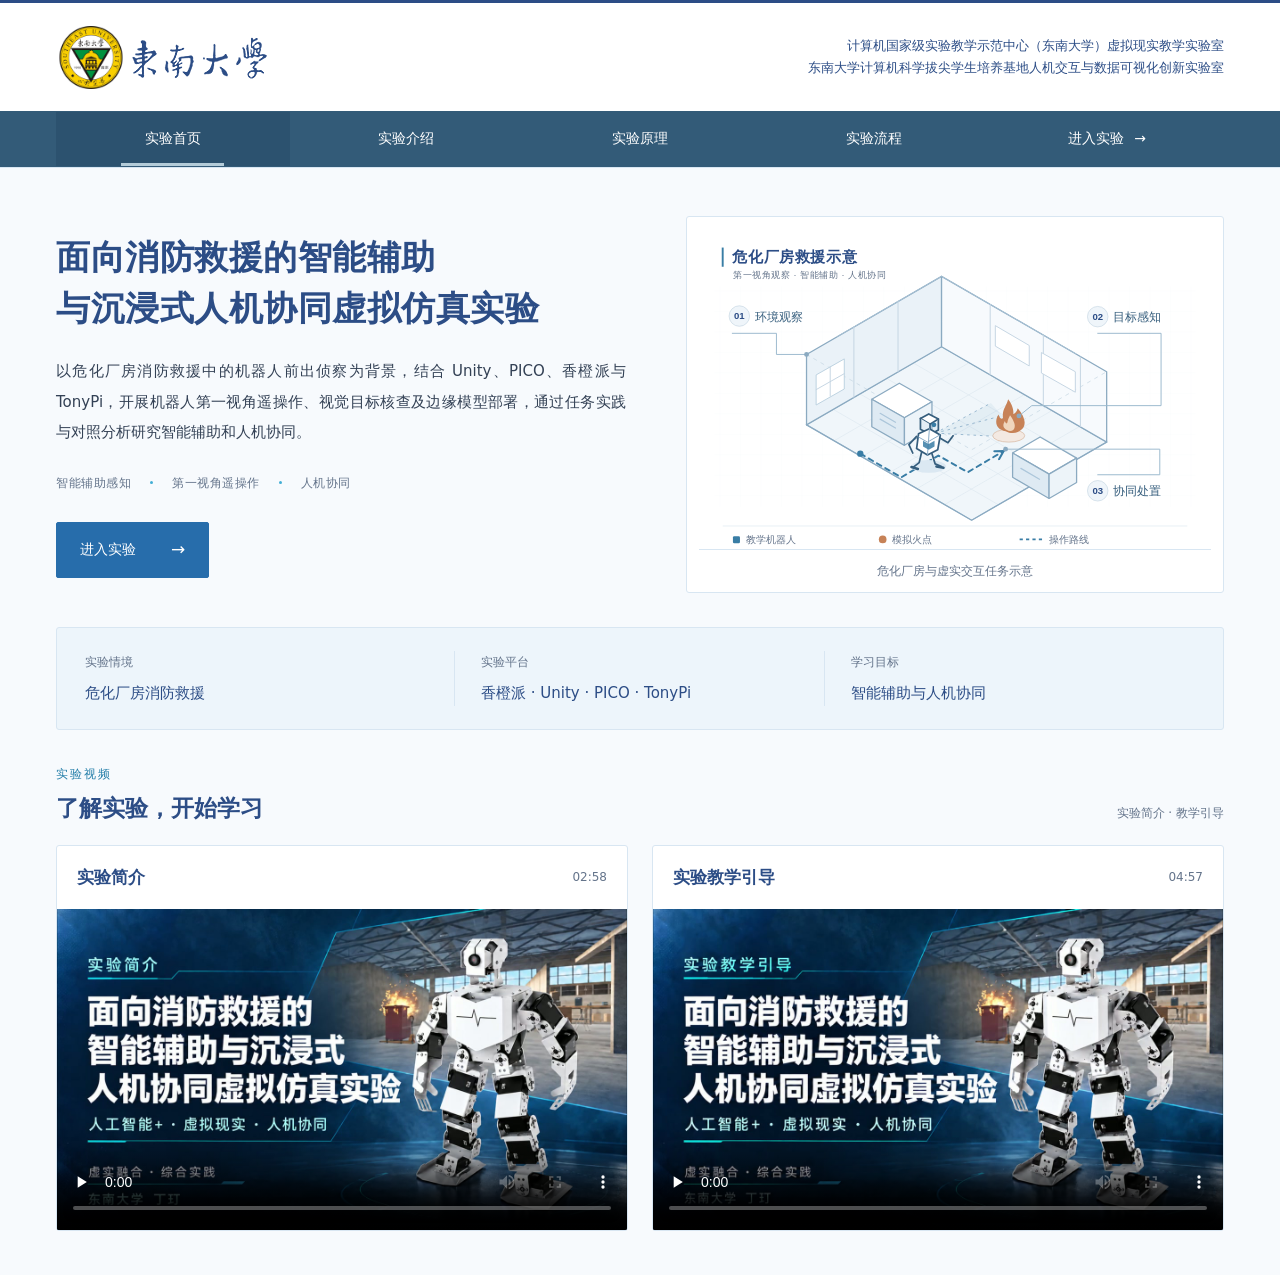
==== commit 6813f30c: "Refresh yellow emblem cache" ====
--- a/experiment-guide/index.html
+++ b/experiment-guide/index.html
@@ -5,7 +5,7 @@
   <meta name="viewport" content="width=device-width, initial-scale=1">
   <meta name="description" content="以危化厂房消防救援为情境，结合机器人第一视角遥操作、视觉目标核查、香橙派与昇腾边缘模型部署，开展智能辅助与沉浸式人机协同实验。">
   <meta name="theme-color" content="#ffffff">
-  <link rel="icon" type="image/png" href="./assets/seu-emblem.png?v=20261022-2">
+  <link rel="icon" type="image/png" href="./assets/seu-emblem.png?v=20261022-3">
   <title>面向消防救援的智能辅助与沉浸式人机协同虚拟仿真实验 · 实验导览</title>
   <link rel="stylesheet" href="./guide.css?v=20261021-23">
   <script src="./guide.js?v=20261021-23" defer></script>
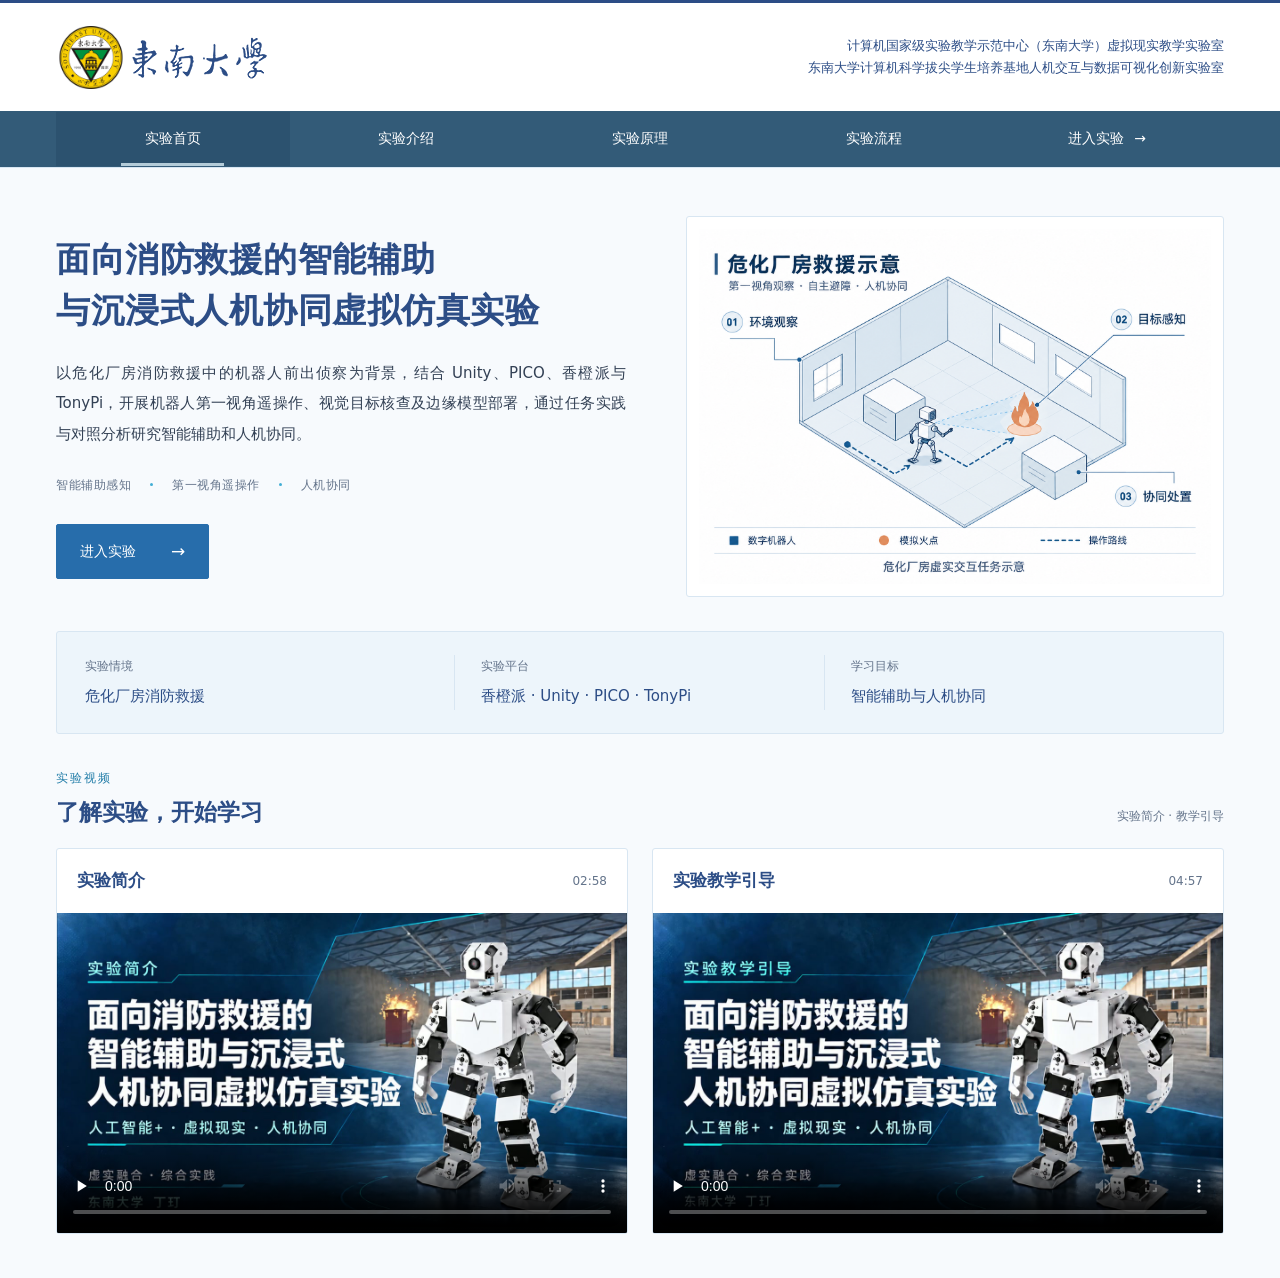
==== commit ac990153: "Sync server website and Unity WebGL video-clock build (2026-10-24)" ====
--- a/experiment-guide/index.html
+++ b/experiment-guide/index.html
@@ -5,9 +5,9 @@
   <meta name="viewport" content="width=device-width, initial-scale=1">
   <meta name="description" content="以危化厂房消防救援为情境，结合机器人第一视角遥操作、视觉目标核查、香橙派与昇腾边缘模型部署，开展智能辅助与沉浸式人机协同实验。">
   <meta name="theme-color" content="#ffffff">
-  <link rel="icon" type="image/png" href="./assets/seu-emblem.png?v=20261022-3">
+  <link rel="icon" type="image/png" href="./assets/seu-emblem.png?v=20261021-12">
   <title>面向消防救援的智能辅助与沉浸式人机协同虚拟仿真实验 · 实验导览</title>
-  <link rel="stylesheet" href="./guide.css?v=20261021-23">
+  <link rel="stylesheet" href="./guide.css?v=20261024-illustration-3">
   <script src="./guide.js?v=20261021-23" defer></script>
 </head>
 <body>
@@ -45,8 +45,7 @@
           <div class="hero-actions"><a class="primary-link" href="../unity/">进入实验 <span aria-hidden="true">→</span></a></div>
         </div>
         <figure class="study-figure">
-          <img src="./assets/factory-study.svg?v=20261021-illustration-1" width="800" height="500" alt="危化厂房内教学机器人观察环境、感知模拟火点与开展协同处置的示意图">
-          <figcaption>危化厂房与虚实交互任务示意</figcaption>
+          <img src="./assets/factory-study-redrawn.png?v=20261024-1" width="1507" height="1044" alt="危化厂房内教学机器人观察环境、感知模拟火点与开展协同处置的示意图">
         </figure>
       </section>
       <dl class="experiment-meta page-width" aria-label="实验基本信息">
--- a/experiment-guide/guide.css
+++ b/experiment-guide/guide.css
@@ -39,7 +39,7 @@
 .project-basis span{margin-right:10px;color:var(--primary);font-weight:600;white-space:nowrap;}
 .topics{display:flex;gap:0;margin-top:24px;color:var(--ink);font-size:12px;letter-spacing:.5px;}.topics span+span:before{content:"";display:inline-block;width:3px;height:3px;margin:0 19px 3px;background:var(--surface);border-radius:50%;}
 .study-figure{margin:0;width:100%;max-width:440px;justify-self:end;padding:8px 8px 0;border:1px solid var(--line);background:var(--surface);border-radius:7px;}
-.study-figure img{display:block;width:100%;height:auto;aspect-ratio:8/5;}
+.study-figure img{display:block;width:100%;height:auto;}
 .study-figure figcaption{display:flex;justify-content:center;gap:11px;padding:9px 0 11px;color:var(--ink);font-size:11px;border-top:1px solid var(--line);}.study-figure figcaption span{color:var(--ink);}
 .experiment-meta{display:grid;grid-template-columns:repeat(3,1fr);padding:17px 22px;background:var(--surface);border:1px solid var(--line);border-radius:7px;}
 .experiment-meta div{display:flex;align-items:baseline;gap:24px;padding:0 26px;border-right:1px solid var(--line);}.experiment-meta div:first-child{padding-left:0;}.experiment-meta div:last-child{border-right:0;}
@@ -256,7 +256,7 @@
 }
 /* Home: scene emphasis, experiment overview and teaching videos. */
 .hero{grid-template-columns:1.08fr 1fr;gap:48px;padding-block:48px 34px;min-height:0}
-.study-figure{max-width:none;padding:12px 12px 0;border-radius:3px}
+.study-figure{max-width:none;padding:12px;border-radius:3px}
 .study-figure figcaption{font-size:12px;padding-block:10px}
 .experiment-meta{margin-block:0;padding:23px 28px;border-radius:3px}
 .experiment-meta div{display:block;padding-inline:26px}
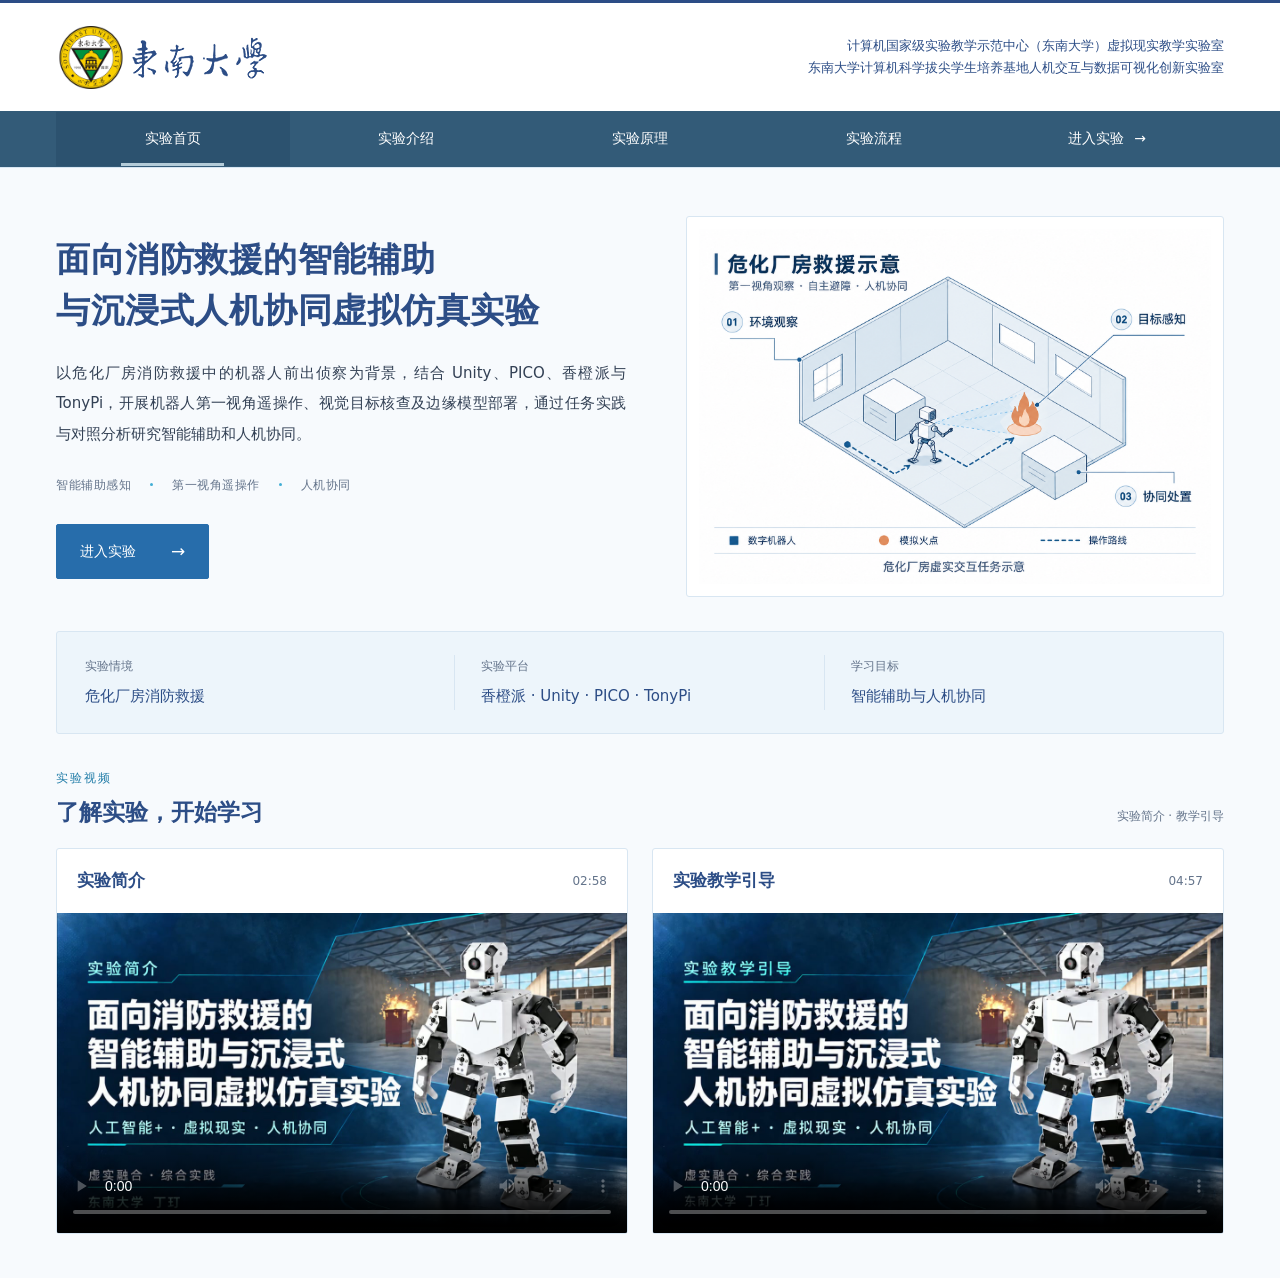
==== commit 95d99d31: "Preload guide videos on page entry and version media cache URLs" ====
--- a/experiment-guide/index.html
+++ b/experiment-guide/index.html
@@ -58,16 +58,16 @@
         <div class="home-video-grid">
           <article class="home-video">
             <div class="video-heading"><h3 id="intro-video-title">实验简介</h3><span>02:58</span></div>
-            <video controls playsinline preload="none" poster="./assets/videos/experiment-introduction.jpg" width="1920" height="1080" aria-labelledby="intro-video-title">
-              <source src="./assets/videos/experiment-introduction.mp4" type="video/mp4">
-              您的浏览器暂不支持视频播放，请<a href="./assets/videos/experiment-introduction.mp4">打开实验简介视频</a>。
+            <video controls playsinline preload="auto" poster="./assets/videos/experiment-introduction.jpg" width="1920" height="1080" aria-labelledby="intro-video-title">
+              <source src="./assets/videos/experiment-introduction.mp4?v=ea559c0d0332dd0b" type="video/mp4">
+              您的浏览器暂不支持视频播放，请<a href="./assets/videos/experiment-introduction.mp4?v=ea559c0d0332dd0b">打开实验简介视频</a>。
             </video>
           </article>
           <article class="home-video">
             <div class="video-heading"><h3 id="guide-video-title">实验教学引导</h3><span>04:57</span></div>
-            <video controls playsinline preload="none" poster="./assets/videos/teaching-guide.jpg" width="1920" height="1080" aria-labelledby="guide-video-title">
-              <source src="./assets/videos/teaching-guide.mp4" type="video/mp4">
-              您的浏览器暂不支持视频播放，请<a href="./assets/videos/teaching-guide.mp4">打开实验教学引导视频</a>。
+            <video controls playsinline preload="auto" poster="./assets/videos/teaching-guide.jpg" width="1920" height="1080" aria-labelledby="guide-video-title">
+              <source src="./assets/videos/teaching-guide.mp4?v=0ab920247fb750a8" type="video/mp4">
+              您的浏览器暂不支持视频播放，请<a href="./assets/videos/teaching-guide.mp4?v=0ab920247fb750a8">打开实验教学引导视频</a>。
             </video>
           </article>
         </div>
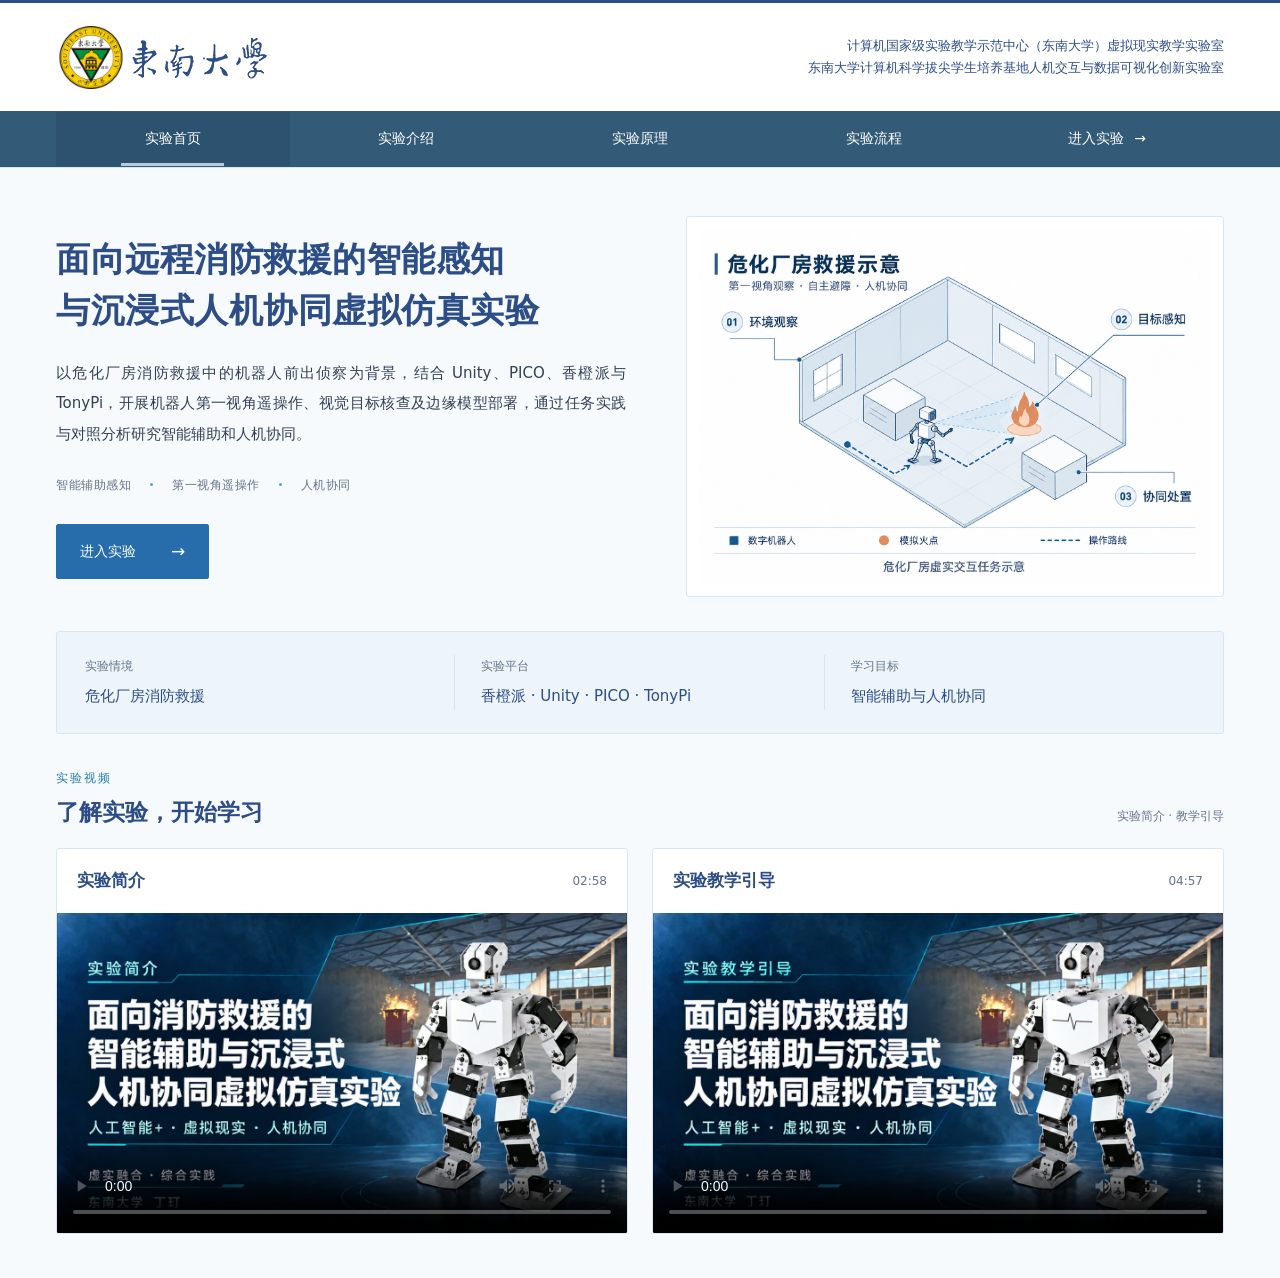
==== commit 8acf0ca6: "Unify project name across guide, portal and Unity pages" ====
--- a/experiment-guide/index.html
+++ b/experiment-guide/index.html
@@ -6,9 +6,9 @@
   <meta name="description" content="以危化厂房消防救援为情境，结合机器人第一视角遥操作、视觉目标核查、香橙派与昇腾边缘模型部署，开展智能辅助与沉浸式人机协同实验。">
   <meta name="theme-color" content="#ffffff">
   <link rel="icon" type="image/png" href="./assets/seu-emblem.png?v=20261021-12">
-  <title>面向消防救援的智能辅助与沉浸式人机协同虚拟仿真实验 · 实验导览</title>
+  <title>面向远程消防救援的智能感知与沉浸式人机协同虚拟仿真实验 · 实验导览</title>
   <link rel="stylesheet" href="./guide.css?v=20261024-illustration-3">
-  <script src="./guide.js?v=20261021-23" defer></script>
+  <script src="./guide.js?v=project-name-20261025-1" defer></script>
 </head>
 <body>
   <a class="skip-link" href="#main-content">跳转到主要内容</a>
@@ -39,7 +39,7 @@
     <div id="home-panel">
       <section class="hero page-width" aria-labelledby="experiment-title">
         <div class="hero-copy">
-          <h1 id="experiment-title">面向消防救援的<span class="title-term">智能辅助</span><span class="title-term">与沉浸式人机协同</span><span class="title-term">虚拟仿真实验</span></h1>
+          <h1 id="experiment-title">面向远程消防救援的<span class="title-term">智能感知</span><span class="title-term">与沉浸式人机协同</span><span class="title-term">虚拟仿真实验</span></h1>
           <p class="hero-description">以危化厂房消防救援中的机器人前出侦察为背景，结合 Unity、PICO、香橙派与 TonyPi，开展机器人第一视角遥操作、视觉目标核查及边缘模型部署，通过任务实践与对照分析研究智能辅助和人机协同。</p>
           <div class="topics" aria-label="学习主题"><span>智能辅助感知</span><span>第一视角遥操作</span><span>人机协同</span></div>
           <div class="hero-actions"><a class="primary-link" href="../unity/">进入实验 <span aria-hidden="true">→</span></a></div>
@@ -76,7 +76,7 @@
     <section id="detail-panel" class="detail page-width" hidden aria-labelledby="detail-title">
         <div class="detail-main">
       <div class="detail-location">当前位置：<button type="button" class="back-link" data-home>实验首页</button><span aria-hidden="true">／</span><span id="location-current">实验介绍</span></div>
-      <div class="detail-heading"><div><h2 id="detail-title" tabindex="-1"></h2></div><span class="detail-context">面向消防救援的智能辅助与沉浸式人机协同虚拟仿真实验</span></div>
+      <div class="detail-heading"><div><h2 id="detail-title" tabindex="-1"></h2></div><span class="detail-context">面向远程消防救援的智能感知与沉浸式人机协同虚拟仿真实验</span></div>
       <div class="intro-tabs" role="tablist" aria-label="实验介绍栏目" id="intro-tabs">
         <button type="button" id="tab-overview" role="tab" aria-controls="module-content" aria-selected="true" data-tab="overview">实验概况</button>
         <button type="button" id="tab-operation" role="tab" aria-controls="module-content" aria-selected="false" tabindex="-1" data-tab="operation">操作说明</button>
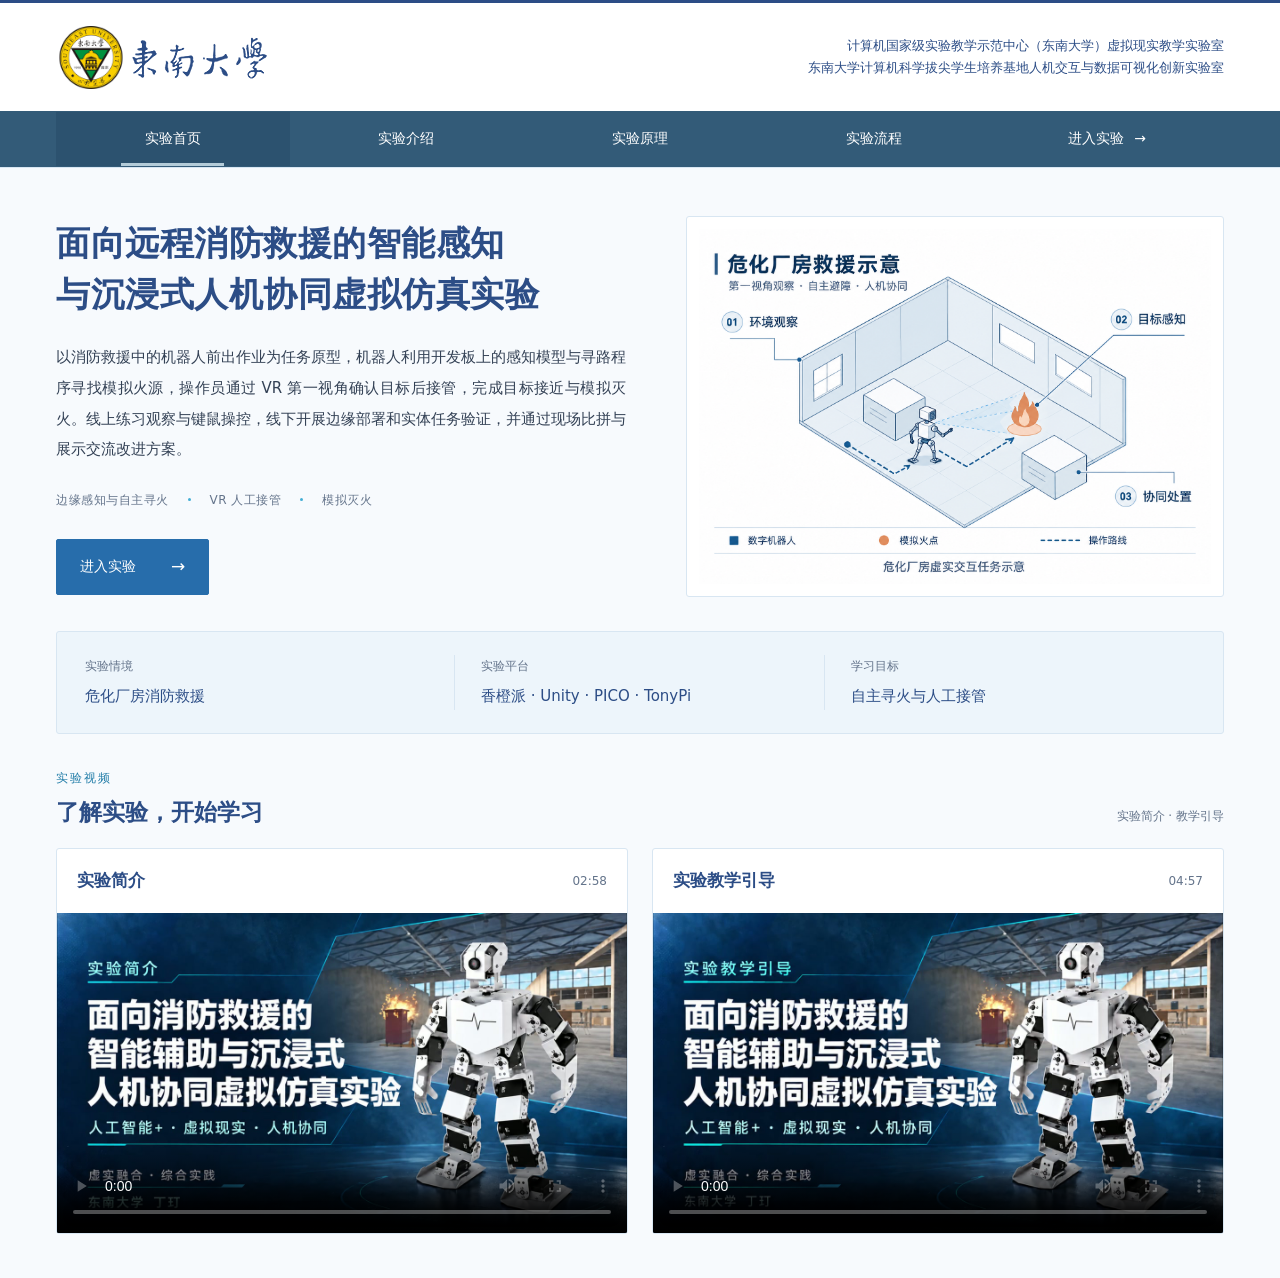
==== commit c292cb4e: "Sync guide homepage wording with autonomous search and operator handover" ====
--- a/experiment-guide/index.html
+++ b/experiment-guide/index.html
@@ -1,90 +1,91 @@
-<!doctype html>
-<html lang="zh-CN">
-<head>
-  <meta charset="utf-8">
-  <meta name="viewport" content="width=device-width, initial-scale=1">
-  <meta name="description" content="以危化厂房消防救援为情境，结合机器人第一视角遥操作、视觉目标核查、香橙派与昇腾边缘模型部署，开展智能辅助与沉浸式人机协同实验。">
-  <meta name="theme-color" content="#ffffff">
-  <link rel="icon" type="image/png" href="./assets/seu-emblem.png?v=20261021-12">
-  <title>面向远程消防救援的智能感知与沉浸式人机协同虚拟仿真实验 · 实验导览</title>
-  <link rel="stylesheet" href="./guide.css?v=20261024-illustration-3">
-  <script src="./guide.js?v=project-name-20261025-1" defer></script>
-</head>
-<body>
-  <a class="skip-link" href="#main-content">跳转到主要内容</a>
-  <header class="site-header">
-    <div class="header-inner">
-      <button class="university" type="button" data-home aria-label="返回实验首页">
-        <svg class="official-logo" viewBox="0 0 225 63" width="225" height="63" role="img" aria-labelledby="identity-title">
-          <title id="identity-title">东南大学</title>
-          <defs>
-            <clipPath id="identity-university"><rect x="75" width="150" height="46"/></clipPath>
-            <mask id="identity-university-ink" maskUnits="userSpaceOnUse" x="75" y="0" width="150" height="63"><g transform="translate(0 8)"><image href="./assets/seu-cse-logo.png" width="969" height="63" clip-path="url(#identity-university)"/></g></mask>
-          </defs>
-          <image href="./assets/seu-emblem.png?v=20261021-12" width="70" height="63" preserveAspectRatio="xMidYMid meet"/>
-          <rect x="75" width="150" height="63" fill="var(--primary)" mask="url(#identity-university-ink)"/>
-        </svg>
-      </button>
-      <div class="header-context"><span>计算机国家级实验教学示范中心（东南大学）虚拟现实教学实验室</span><small>东南大学计算机科学拔尖学生培养基地人机交互与数据可视化创新实验室</small></div>
-    </div>
-    <nav class="site-navigation" aria-label="主要栏目"><div class="navigation-inner">
-      <button type="button" data-home aria-current="page">实验首页</button>
-      <button type="button" data-nav-module="intro">实验介绍</button>
-      <button type="button" data-nav-module="principles">实验原理</button>
-      <button type="button" data-nav-module="workflow">实验流程</button>
-      <a class="navigation-enter" href="../unity/">进入实验 <span aria-hidden="true">→</span></a>
-    </div></nav>
-  </header>
-  <main id="main-content" tabindex="-1">
-    <div id="home-panel">
-      <section class="hero page-width" aria-labelledby="experiment-title">
-        <div class="hero-copy">
-          <h1 id="experiment-title">面向远程消防救援的<span class="title-term">智能感知</span><span class="title-term">与沉浸式人机协同</span><span class="title-term">虚拟仿真实验</span></h1>
-          <p class="hero-description">以危化厂房消防救援中的机器人前出侦察为背景，结合 Unity、PICO、香橙派与 TonyPi，开展机器人第一视角遥操作、视觉目标核查及边缘模型部署，通过任务实践与对照分析研究智能辅助和人机协同。</p>
-          <div class="topics" aria-label="学习主题"><span>智能辅助感知</span><span>第一视角遥操作</span><span>人机协同</span></div>
-          <div class="hero-actions"><a class="primary-link" href="../unity/">进入实验 <span aria-hidden="true">→</span></a></div>
-        </div>
-        <figure class="study-figure">
-          <img src="./assets/factory-study-redrawn.png?v=20261024-1" width="1507" height="1044" alt="危化厂房内教学机器人观察环境、感知模拟火点与开展协同处置的示意图">
-        </figure>
-      </section>
-      <dl class="experiment-meta page-width" aria-label="实验基本信息">
-        <div><dt>实验情境</dt><dd>危化厂房消防救援</dd></div>
-        <div><dt>实验平台</dt><dd>香橙派 · Unity · PICO · TonyPi</dd></div>
-        <div><dt>学习目标</dt><dd>智能辅助与人机协同</dd></div>
-      </dl>
-      <section class="home-videos page-width" aria-labelledby="home-videos-title">
-        <div class="home-videos-heading"><div><span class="section-kicker">实验视频</span><h2 id="home-videos-title">了解实验，开始学习</h2></div><p>实验简介 · 教学引导</p></div>
-        <div class="home-video-grid">
-          <article class="home-video">
-            <div class="video-heading"><h3 id="intro-video-title">实验简介</h3><span>02:58</span></div>
-            <video controls playsinline preload="auto" poster="./assets/videos/experiment-introduction.jpg" width="1920" height="1080" aria-labelledby="intro-video-title">
-              <source src="./assets/videos/experiment-introduction.mp4?v=ea559c0d0332dd0b" type="video/mp4">
-              您的浏览器暂不支持视频播放，请<a href="./assets/videos/experiment-introduction.mp4?v=ea559c0d0332dd0b">打开实验简介视频</a>。
-            </video>
-          </article>
-          <article class="home-video">
-            <div class="video-heading"><h3 id="guide-video-title">实验教学引导</h3><span>04:57</span></div>
-            <video controls playsinline preload="auto" poster="./assets/videos/teaching-guide.jpg" width="1920" height="1080" aria-labelledby="guide-video-title">
-              <source src="./assets/videos/teaching-guide.mp4?v=0ab920247fb750a8" type="video/mp4">
-              您的浏览器暂不支持视频播放，请<a href="./assets/videos/teaching-guide.mp4?v=0ab920247fb750a8">打开实验教学引导视频</a>。
-            </video>
-          </article>
-        </div>
-      </section>
-    </div>
-    <section id="detail-panel" class="detail page-width" hidden aria-labelledby="detail-title">
-        <div class="detail-main">
-      <div class="detail-location">当前位置：<button type="button" class="back-link" data-home>实验首页</button><span aria-hidden="true">／</span><span id="location-current">实验介绍</span></div>
-      <div class="detail-heading"><div><h2 id="detail-title" tabindex="-1"></h2></div><span class="detail-context">面向远程消防救援的智能感知与沉浸式人机协同虚拟仿真实验</span></div>
-      <div class="intro-tabs" role="tablist" aria-label="实验介绍栏目" id="intro-tabs">
-        <button type="button" id="tab-overview" role="tab" aria-controls="module-content" aria-selected="true" data-tab="overview">实验概况</button>
-        <button type="button" id="tab-operation" role="tab" aria-controls="module-content" aria-selected="false" tabindex="-1" data-tab="operation">操作说明</button>
-        <button type="button" id="tab-interface" role="tab" aria-controls="module-content" aria-selected="false" tabindex="-1" data-tab="interface">界面说明</button>
-      </div>
-      <div class="module-content" id="module-content"></div>
-        </div>
-    </section>
-  </main>
-</body>
-</html>
+<!doctype html>
+<html lang="zh-CN">
+<head>
+  <meta charset="utf-8">
+  <meta name="viewport" content="width=device-width, initial-scale=1">
+  <meta name="description" content="以消防救援中的机器人前出作业为原型，结合边缘感知、自主寻火、VR 人工接管与模拟灭火，开展沉浸式人机协同和国产边缘智能实践。">
+  <meta name="theme-color" content="#ffffff">
+  <link rel="icon" type="image/png" href="./assets/seu-emblem.png?v=20261021-12">
+  <title>面向远程消防救援的智能感知与沉浸式人机协同虚拟仿真实验 · 实验导览</title>
+  <link rel="stylesheet" href="./guide.css?v=20261024-illustration-3">
+  <script src="./guide.js?v=ppt-script-20261026-1" defer></script>
+</head>
+<body>
+  <a class="skip-link" href="#main-content">跳转到主要内容</a>
+  <header class="site-header">
+    <div class="header-inner">
+      <button class="university" type="button" data-home aria-label="返回实验首页">
+        <svg class="official-logo" viewBox="0 0 225 63" width="225" height="63" role="img" aria-labelledby="identity-title">
+          <title id="identity-title">东南大学</title>
+          <defs>
+            <clipPath id="identity-university"><rect x="75" width="150" height="46"/></clipPath>
+            <mask id="identity-university-ink" maskUnits="userSpaceOnUse" x="75" y="0" width="150" height="63"><g transform="translate(0 8)"><image href="./assets/seu-cse-logo.png" width="969" height="63" clip-path="url(#identity-university)"/></g></mask>
+          </defs>
+          <image href="./assets/seu-emblem.png?v=20261021-12" width="70" height="63" preserveAspectRatio="xMidYMid meet"/>
+          <rect x="75" width="150" height="63" fill="var(--primary)" mask="url(#identity-university-ink)"/>
+        </svg>
+      </button>
+      <div class="header-context"><span>计算机国家级实验教学示范中心（东南大学）虚拟现实教学实验室</span><small>东南大学计算机科学拔尖学生培养基地人机交互与数据可视化创新实验室</small></div>
+    </div>
+    <nav class="site-navigation" aria-label="主要栏目"><div class="navigation-inner">
+      <button type="button" data-home aria-current="page">实验首页</button>
+      <button type="button" data-nav-module="intro">实验介绍</button>
+      <button type="button" data-nav-module="principles">实验原理</button>
+      <button type="button" data-nav-module="workflow">实验流程</button>
+      <a class="navigation-enter" href="../unity/">进入实验 <span aria-hidden="true">→</span></a>
+    </div></nav>
+  </header>
+  <main id="main-content" tabindex="-1">
+    <div id="home-panel">
+      <section class="hero page-width" aria-labelledby="experiment-title">
+        <div class="hero-copy">
+          <h1 id="experiment-title">面向远程消防救援的<span class="title-term">智能感知</span><span class="title-term">与沉浸式人机协同</span><span class="title-term">虚拟仿真实验</span></h1>
+          <p class="hero-description">以消防救援中的机器人前出作业为任务原型，机器人利用开发板上的感知模型与寻路程序寻找模拟火源，操作员通过 VR 第一视角确认目标后接管，完成目标接近与模拟灭火。线上练习观察与键鼠操控，线下开展边缘部署和实体任务验证，并通过现场比拼与展示交流改进方案。</p>
+          <div class="topics" aria-label="学习主题"><span>边缘感知与自主寻火</span><span>VR 人工接管</span><span>模拟灭火</span></div>
+          <div class="hero-actions"><a class="primary-link" href="../unity/">进入实验 <span aria-hidden="true">→</span></a></div>
+        </div>
+        <figure class="study-figure">
+          <img src="./assets/factory-study-redrawn.png?v=20261024-1" width="1507" height="1044" alt="危化厂房内教学机器人观察环境、感知模拟火点与开展协同处置的示意图">
+        </figure>
+      </section>
+      <dl class="experiment-meta page-width" aria-label="实验基本信息">
+        <div><dt>实验情境</dt><dd>危化厂房消防救援</dd></div>
+        <div><dt>实验平台</dt><dd>香橙派 · Unity · PICO · TonyPi</dd></div>
+        <div><dt>学习目标</dt><dd>自主寻火与人工接管</dd></div>
+      </dl>
+      <section class="home-videos page-width" aria-labelledby="home-videos-title">
+        <div class="home-videos-heading"><div><span class="section-kicker">实验视频</span><h2 id="home-videos-title">了解实验，开始学习</h2></div><p>实验简介 · 教学引导</p></div>
+        <div class="home-video-grid">
+          <article class="home-video">
+            <div class="video-heading"><h3 id="intro-video-title">实验简介</h3><span>02:58</span></div>
+            <video controls playsinline preload="auto" poster="./assets/videos/experiment-introduction.jpg" width="1920" height="1080" aria-labelledby="intro-video-title">
+              <source src="./assets/videos/experiment-introduction.mp4?v=ea559c0d0332dd0b" type="video/mp4">
+              您的浏览器暂不支持视频播放，请<a href="./assets/videos/experiment-introduction.mp4?v=ea559c0d0332dd0b">打开实验简介视频</a>。
+            </video>
+          </article>
+          <article class="home-video">
+            <div class="video-heading"><h3 id="guide-video-title">实验教学引导</h3><span>04:57</span></div>
+            <video controls playsinline preload="auto" poster="./assets/videos/teaching-guide.jpg" width="1920" height="1080" aria-labelledby="guide-video-title">
+              <source src="./assets/videos/teaching-guide.mp4?v=0ab920247fb750a8" type="video/mp4">
+              您的浏览器暂不支持视频播放，请<a href="./assets/videos/teaching-guide.mp4?v=0ab920247fb750a8">打开实验教学引导视频</a>。
+            </video>
+          </article>
+        </div>
+      </section>
+    </div>
+    <section id="detail-panel" class="detail page-width" hidden aria-labelledby="detail-title">
+        <div class="detail-main">
+      <div class="detail-location">当前位置：<button type="button" class="back-link" data-home>实验首页</button><span aria-hidden="true">／</span><span id="location-current">实验介绍</span></div>
+      <div class="detail-heading"><div><h2 id="detail-title" tabindex="-1"></h2></div><span class="detail-context">面向远程消防救援的智能感知与沉浸式人机协同虚拟仿真实验</span></div>
+      <div class="intro-tabs" role="tablist" aria-label="实验介绍栏目" id="intro-tabs">
+        <button type="button" id="tab-overview" role="tab" aria-controls="module-content" aria-selected="true" data-tab="overview">实验概况</button>
+        <button type="button" id="tab-operation" role="tab" aria-controls="module-content" aria-selected="false" tabindex="-1" data-tab="operation">操作说明</button>
+        <button type="button" id="tab-interface" role="tab" aria-controls="module-content" aria-selected="false" tabindex="-1" data-tab="interface">界面说明</button>
+      </div>
+      <div class="module-content" id="module-content"></div>
+        </div>
+    </section>
+  </main>
+</body>
+</html>
+
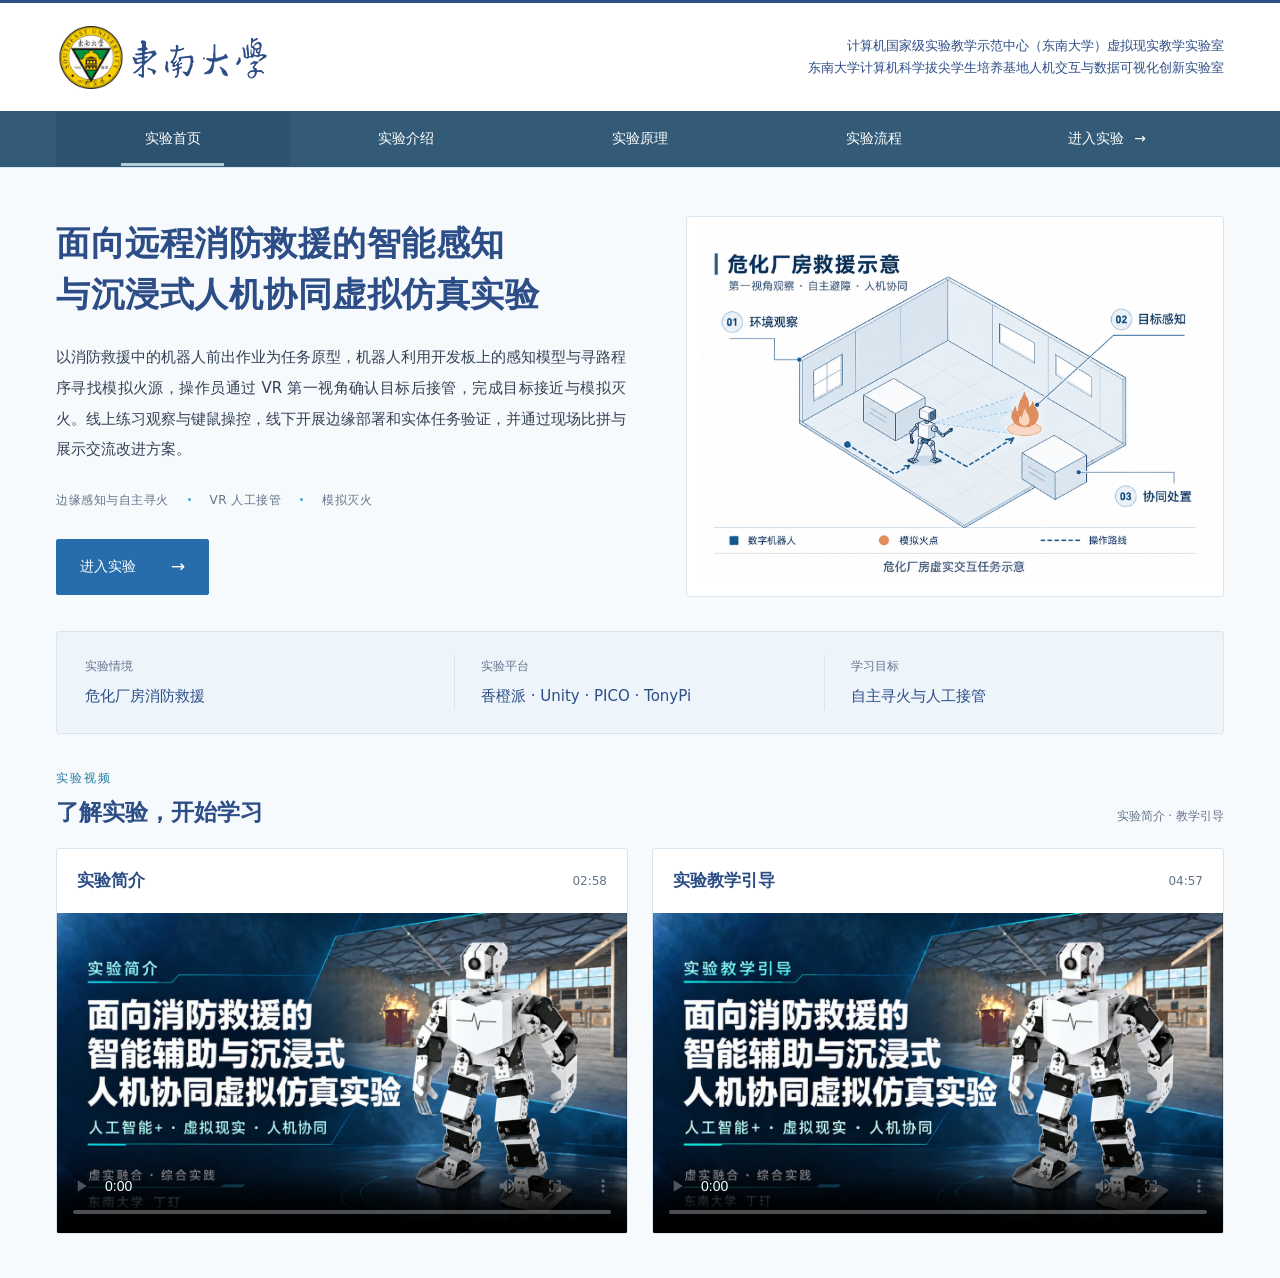
==== commit 44bcca02: "Use precise robot stopping terminology in experiment guide" ====
--- a/experiment-guide/index.html
+++ b/experiment-guide/index.html
@@ -8,7 +8,7 @@
   <link rel="icon" type="image/png" href="./assets/seu-emblem.png?v=20261021-12">
   <title>面向远程消防救援的智能感知与沉浸式人机协同虚拟仿真实验 · 实验导览</title>
   <link rel="stylesheet" href="./guide.css?v=20261024-illustration-3">
-  <script src="./guide.js?v=ppt-script-20261026-1" defer></script>
+  <script src="./guide.js?v=stop-movement-20261028-1" defer></script>
 </head>
 <body>
   <a class="skip-link" href="#main-content">跳转到主要内容</a>
